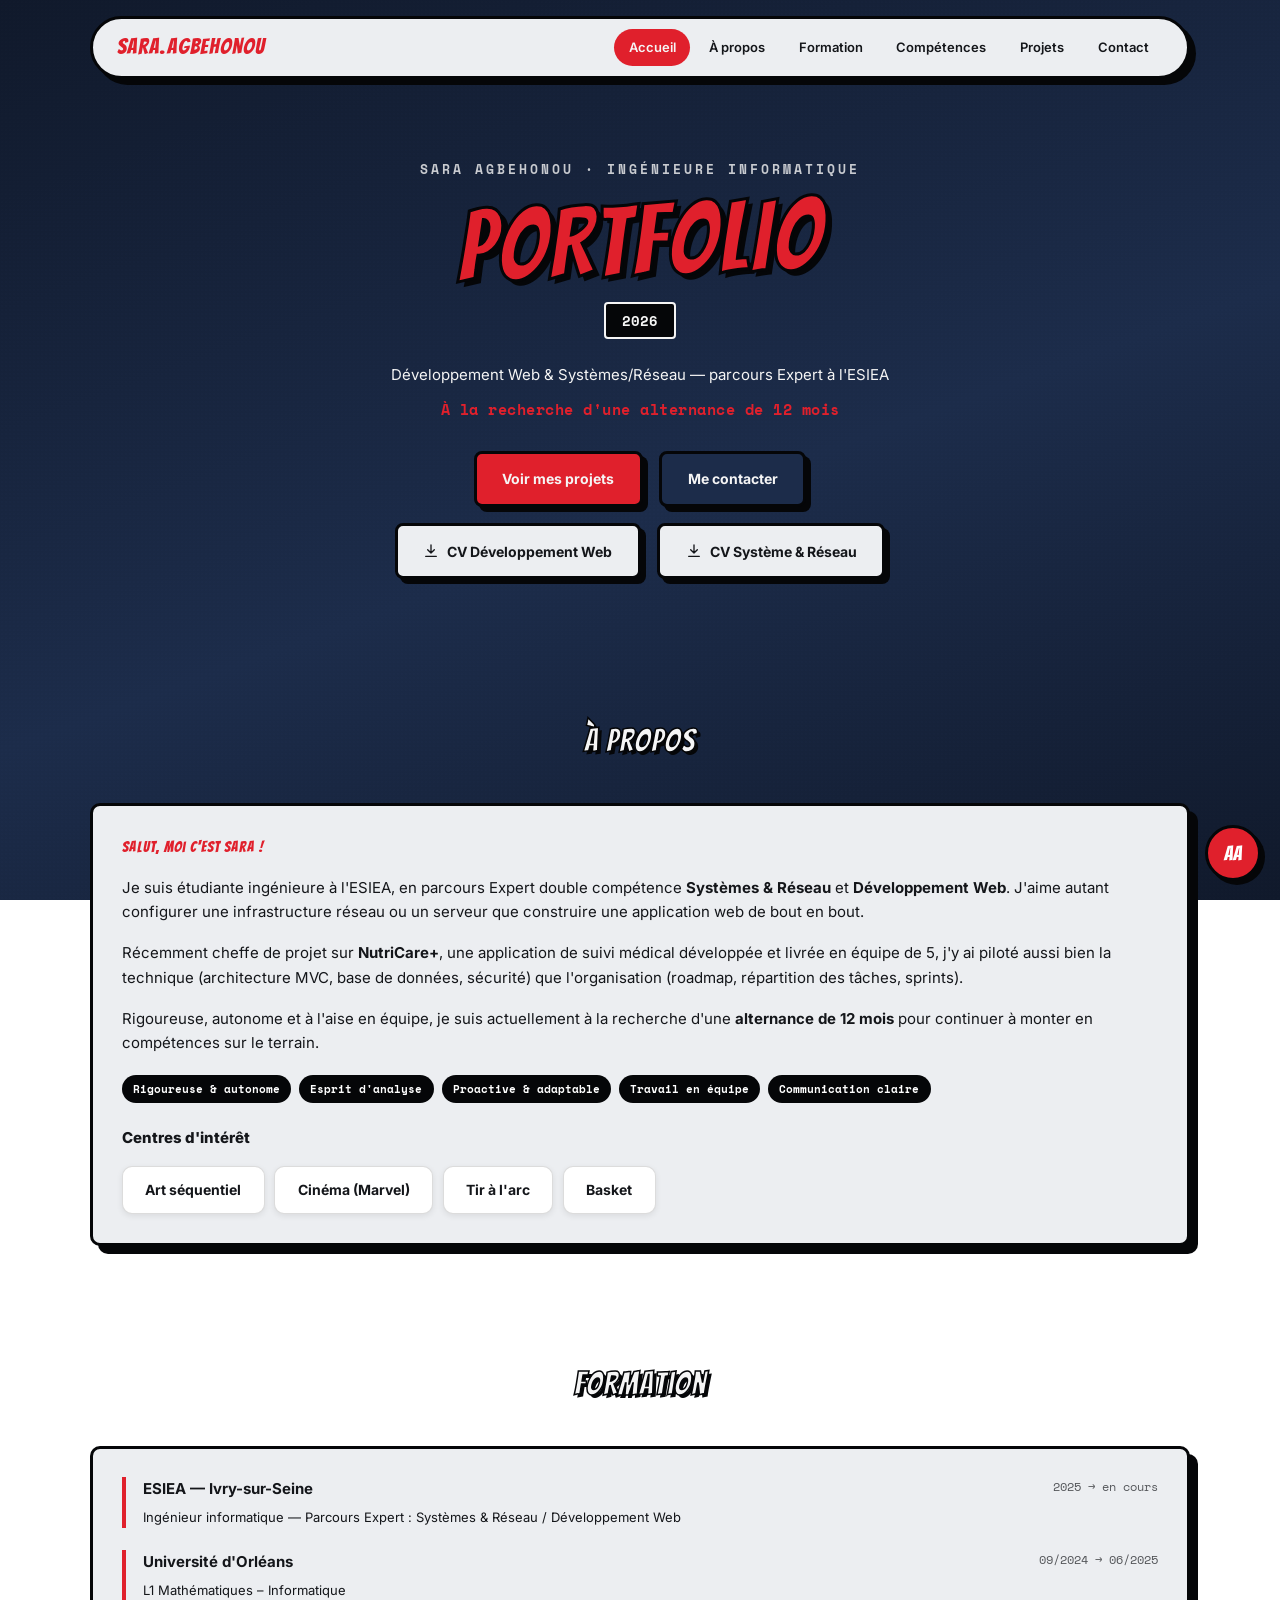
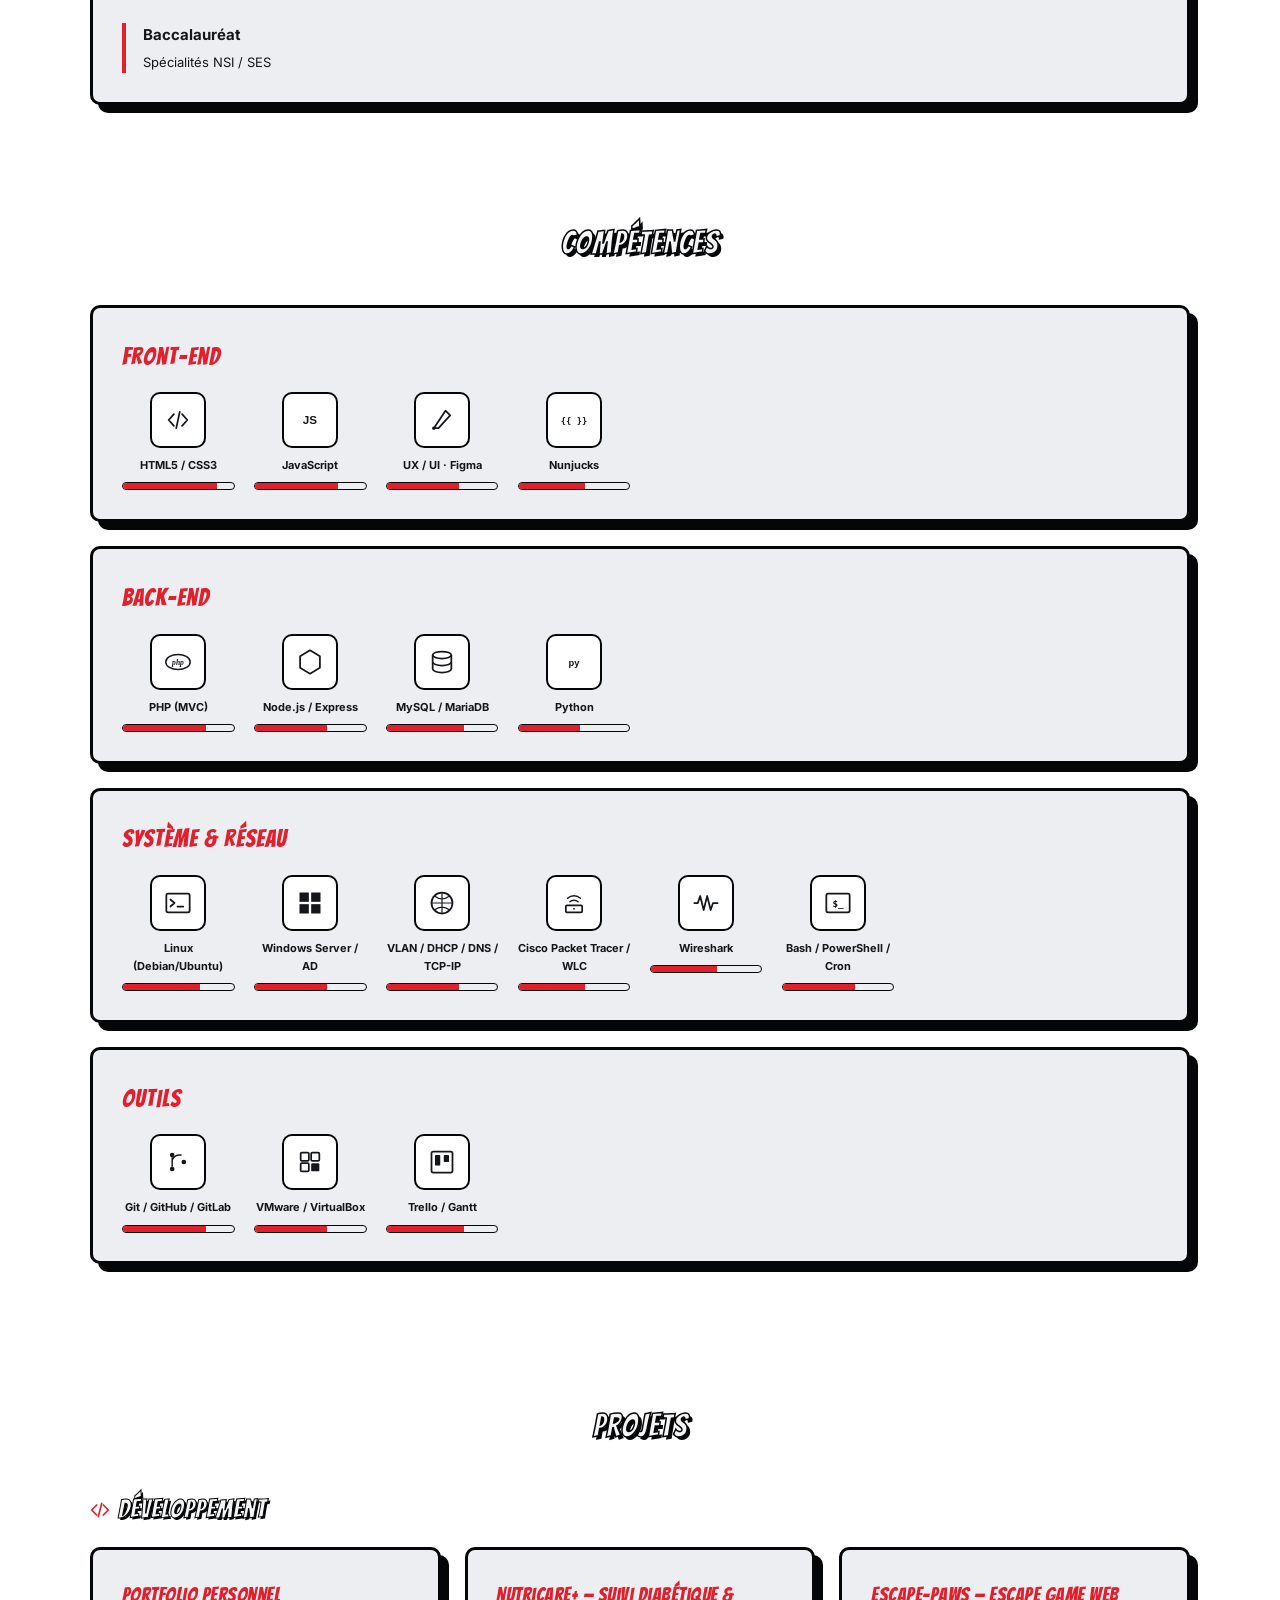
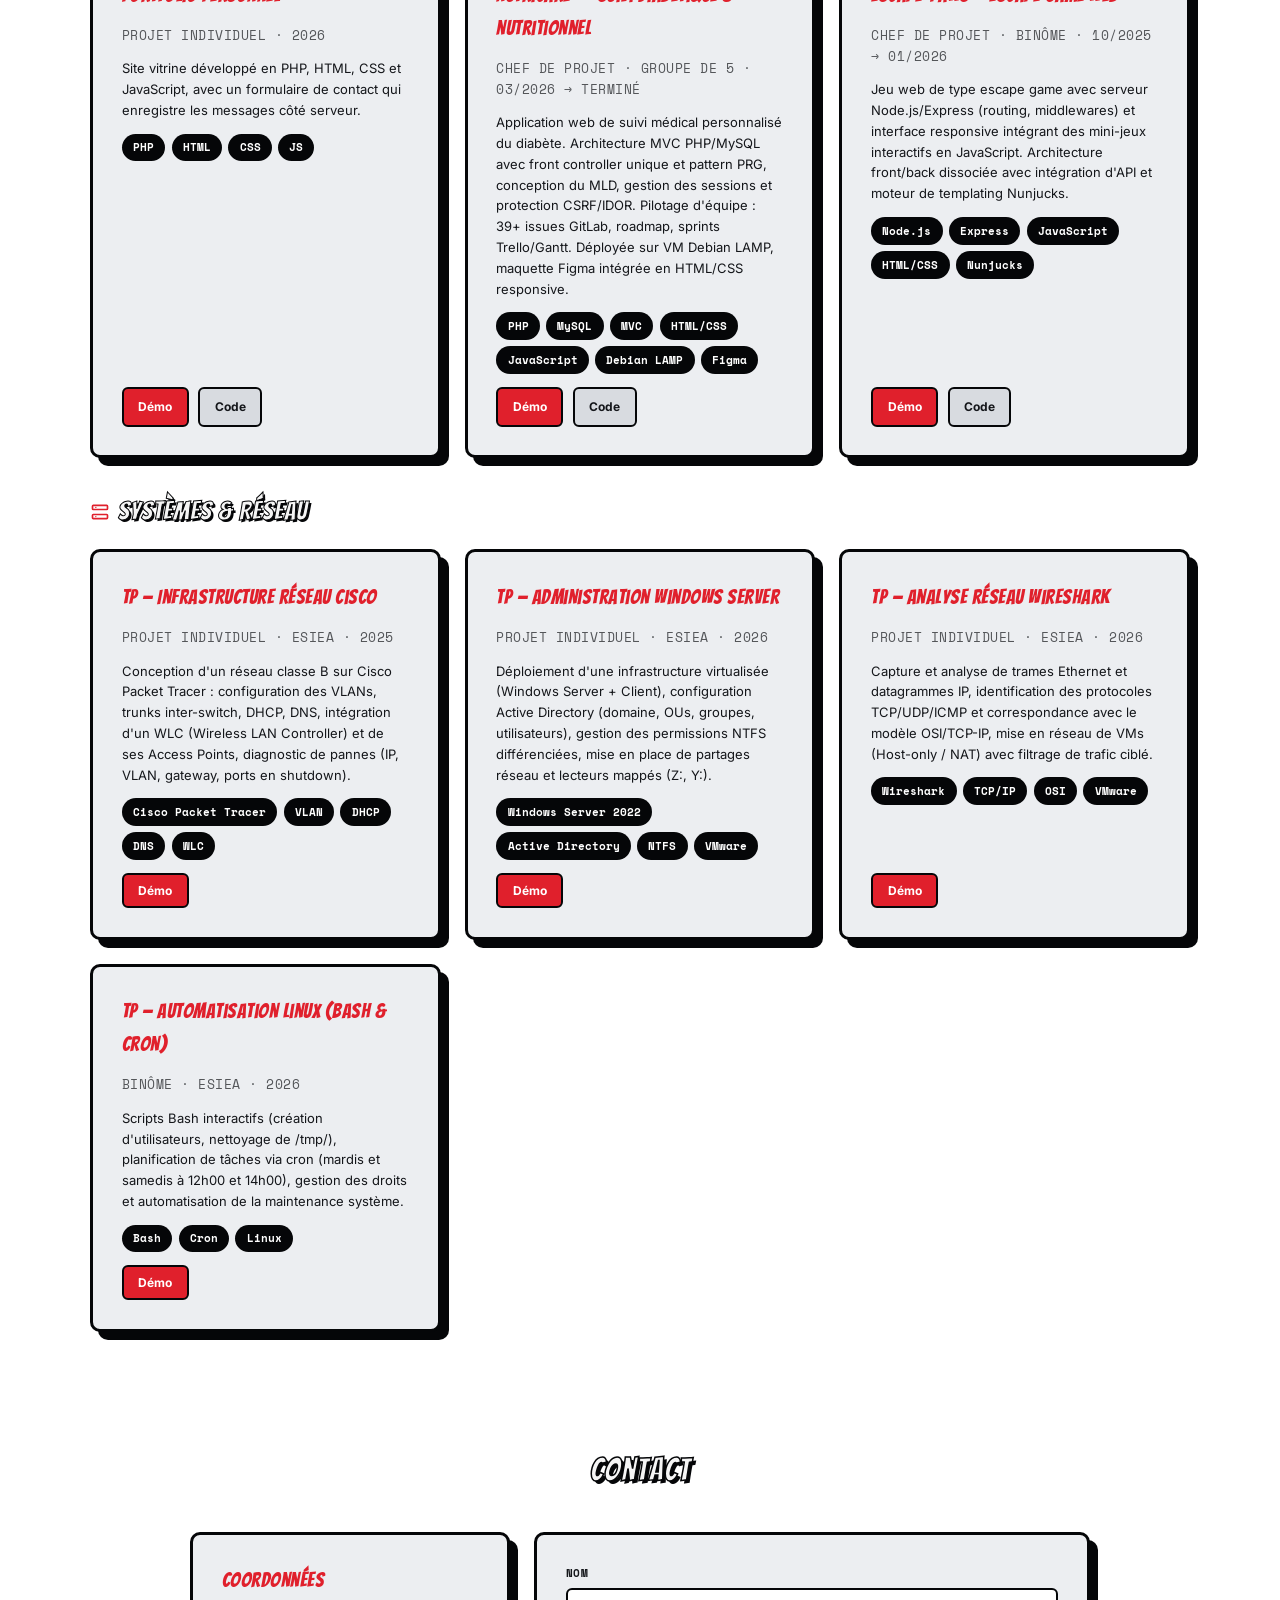
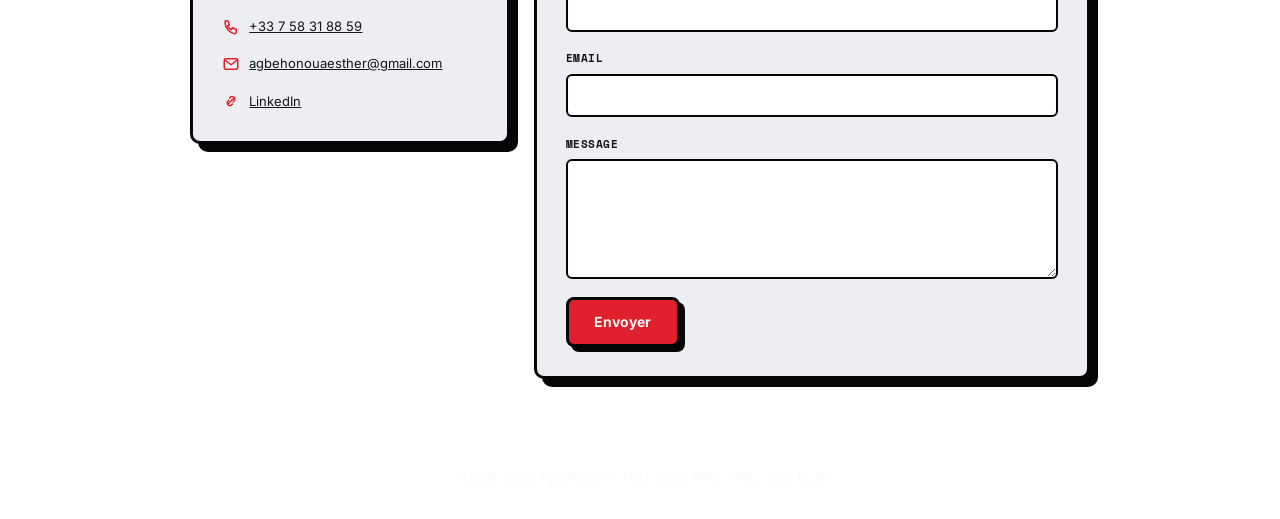
==== docs/index.html @ 5d753363 "changement de langage" ====
<!DOCTYPE html>
<html lang="fr">
<head>
    <meta charset="UTF-8">
    <meta name="viewport" content="width=device-width, initial-scale=1.0">
    <title>Sara Agbehonou — Portfolio</title>
    <!-- Applique tout de suite les préférences d'accessibilité déjà enregistrées
         (texte agrandi, police dyslexie, contraste élevé, animations réduites) en
         ajoutant les classes correspondantes sur <html> AVANT que la page ne
         s'affiche. Placé ici (tout en haut, en synchrone) plutôt que dans
         script.js pour éviter un "flash" au chargement où la page s'afficherait
         d'abord en réglages par défaut avant de sauter aux réglages sauvegardés.
         Le reste de la logique du widget (boutons, sauvegarde) est dans script.js. -->
    <script>
        (function () {
            try {
                var prefs = JSON.parse(localStorage.getItem('a11yPrefs') || '{}');
                var html = document.documentElement;
                if (prefs.textSize === 1) html.classList.add('a11y-text-lg');
                if (prefs.textSize === 2) html.classList.add('a11y-text-xl');
                if (prefs.lightMode) html.classList.add('a11y-light');
                if (prefs.dyslexic) html.classList.add('a11y-dyslexic');
                if (prefs.contrast) html.classList.add('a11y-contrast');
                if (prefs.reduceMotion) html.classList.add('a11y-reduce-motion');
            } catch (e) {
                // localStorage indisponible (navigation privée très restrictive, etc.) :
                // on ignore simplement, la page reste utilisable avec les réglages par défaut
            }
        })();
    </script>
    <!-- 3 polices Google Fonts pour le thème "comic / street-art" :
         Bangers = gros titres façon bande dessinée, Space Mono = étiquettes
         techniques (dates, méta-infos) façon plan/schéma, Inter = texte courant -->
    <link rel="preconnect" href="https://fonts.googleapis.com">
    <link href="https://fonts.googleapis.com/css2?family=Bangers&family=Space+Mono:wght@400;700&family=Inter:wght@400;500;600;700;800&display=swap" rel="stylesheet">
    <link rel="stylesheet" href="css/style.css">
</head>
<body>

    <!-- ============================== ACCESSIBILITÉ : LIEN D'ÉVITEMENT ==============================
         Premier élément focusable de la page : invisible tant qu'il n'a pas le focus clavier,
         il permet à une personne qui navigue au clavier ou avec un lecteur d'écran de sauter
         directement au contenu principal sans devoir retraverser tout le menu à chaque page. -->
    <a href="#main-content" class="skip-link">Aller au contenu principal</a>

    <!-- ============================== WIDGET D'ACCESSIBILITÉ ==============================
         Bouton flottant toujours visible (bas droite) qui ouvre un panneau de réglages :
         taille du texte, police adaptée à la dyslexie, contraste élevé, animations réduites.
         Le bouton affiche "Aa" (texte, pas d'emoji/pictogramme) : convention courante des
         widgets d'accessibilité, et ça reste lisible/recolorable dans tous les modes (y
         compris le contraste élevé, contrairement à un emoji qui garde ses propres couleurs).
         Toute la logique (ouverture/fermeture, application des réglages, sauvegarde) est
         dans script.js ; voir aussi le petit script en haut du <head> qui réapplique les
         réglages déjà enregistrés dès le chargement de la page. -->
    <div class="a11y-widget">
        <button type="button" class="a11y-toggle" id="a11y-toggle" aria-expanded="false" aria-controls="a11y-panel" aria-label="Ouvrir les options d'accessibilité">
            Aa
        </button>
        <div class="a11y-panel" id="a11y-panel" hidden>
            <div class="a11y-panel-header">
                <h2>Accessibilité</h2>
                <button type="button" class="a11y-close" id="a11y-close" aria-label="Fermer les options d'accessibilité">✕</button>
            </div>

            <p class="a11y-group-label" id="a11y-text-size-label">Taille du texte</p>
            <!-- role="group" + aria-labelledby : indique aux lecteurs d'écran que ces 3
                 boutons forment un ensemble lié au libellé "Taille du texte" juste au-dessus -->
            <div class="a11y-btn-row" role="group" aria-labelledby="a11y-text-size-label">
                <button type="button" class="a11y-btn" id="a11y-text-smaller" aria-label="Réduire la taille du texte">A−</button>
                <button type="button" class="a11y-btn" id="a11y-text-reset" aria-label="Taille de texte par défaut">A</button>
                <button type="button" class="a11y-btn" id="a11y-text-larger" aria-label="Augmenter la taille du texte">A+</button>
            </div>

            <!-- aria-pressed reflète l'état actif/inactif de chaque bascule, mis à jour par
                 script.js : un lecteur d'écran annonce alors "activé"/"désactivé" -->
            <button type="button" class="a11y-toggle-btn" id="a11y-light-toggle" aria-pressed="false">
                Mode clair
            </button>
            <button type="button" class="a11y-toggle-btn" id="a11y-dyslexic-toggle" aria-pressed="false">
                Police adaptée dyslexie
            </button>
            <button type="button" class="a11y-toggle-btn" id="a11y-contrast-toggle" aria-pressed="false">
                Contraste élevé
            </button>
            <button type="button" class="a11y-toggle-btn" id="a11y-motion-toggle" aria-pressed="false">
                Réduire les animations
            </button>

            <button type="button" class="a11y-reset-btn" id="a11y-reset">Réinitialiser les réglages</button>
        </div>
    </div>

    <!-- ============================== NAVIGATION ============================== -->
    <!-- Barre de navigation en pilule flottante, fixée en haut de page (sticky) -->
    <header class="navbar">
        <div class="container">
            <span class="logo">SARA.AGBEHONOU</span>
            <!-- Bouton "hamburger" affiché uniquement en mobile (voir CSS + script.js).
                 aria-expanded est mis à jour par script.js à chaque ouverture/fermeture pour
                 informer les lecteurs d'écran de l'état actuel du menu. -->
            <button class="nav-toggle" aria-label="Ouvrir le menu" aria-expanded="false" aria-controls="nav-links">☰</button>
            <nav class="nav-links" id="nav-links" aria-label="Navigation principale">
                <a href="#accueil">Accueil</a>
                <a href="#a-propos">À propos</a>
                <a href="#formation">Formation</a>
                <a href="#competences">Compétences</a>
                <a href="#projets">Projets</a>
                <a href="#contact">Contact</a>
            </nav>
        </div>
    </header>

    <!-- id="main-content" = cible du lien d'évitement ci-dessus. tabindex="-1" permet de lui
         donner le focus par script (clic sur le lien) sans l'ajouter à la navigation au Tab. -->
    <main id="main-content" tabindex="-1">

    <!-- ============================== HERO / ACCUEIL ============================== -->
    <section id="accueil" class="hero">
        <!-- Traits façon toile d'araignée décoratifs, en pur CSS (voir .web-field
             dans style.css) : remplacent les formes organiques de l'ancien thème
             pour évoquer l'esprit "comic/super-héros" sans image réelle.
             aria-hidden="true" : ces traits sont purement visuels. -->
        <div class="web-field" aria-hidden="true">
            <div class="web-line web-line--1"></div>
            <div class="web-line web-line--2"></div>
            <div class="web-line web-line--3"></div>
            <div class="web-line web-line--4"></div>
        </div>
        <div class="container">
            <p class="hero-eyebrow">Sara Agbehonou · Ingénieure informatique</p>
            <h1 class="hero-title">PORTFOLIO</h1>
            <span class="hero-year">2026</span>
            <p class="hero-subtitle">Développement Web &amp; Systèmes/Réseau — parcours Expert à l'ESIEA</p>
            <p class="hero-subtitle hero-subtitle--small">À la recherche d'une alternance de 12 mois</p>
            <!-- Boutons d'action principaux : ancres vers d'autres sections de la même page -->
            <div class="hero-actions">
                <a href="#projets" class="btn btn-primary">Voir mes projets</a>
                <a href="#contact" class="btn">Me contacter</a>
            </div>
            <!-- Téléchargement direct des CV en PDF (attribut "download" = pas d'ouverture dans un nouvel onglet) -->
            <div class="hero-actions hero-actions--cv">
                <a href="assets/cv/CV_Sara_Agbehonou_DevWeb.pdf" class="btn btn-cv" download>
                    <svg class="btn-icon" viewBox="0 0 24 24" width="16" height="16" aria-hidden="true"><path d="M12 3v12m0 0l-5-5m5 5l5-5M4 20h16" fill="none" stroke="currentColor" stroke-width="2" stroke-linecap="round" stroke-linejoin="round"/></svg>
                    CV Développement Web
                </a>
                <a href="assets/cv/CV_Sara_Agbehonou_SysReseau.pdf" class="btn btn-cv" download>
                    <svg class="btn-icon" viewBox="0 0 24 24" width="16" height="16" aria-hidden="true"><path d="M12 3v12m0 0l-5-5m5 5l5-5M4 20h16" fill="none" stroke="currentColor" stroke-width="2" stroke-linecap="round" stroke-linejoin="round"/></svg>
                    CV Système &amp; Réseau
                </a>
            </div>
        </div>
    </section>

    <!-- ============================== À PROPOS ============================== -->
    <section id="a-propos">
        <div class="container">
            <h2 class="section-title">À propos</h2>
            <div class="card about-grid reveal">
                <div class="about-text">
                    <p class="about-greeting">Salut, moi c'est Sara !</p>
                    <p>
                        Je suis étudiante ingénieure à l'ESIEA, en parcours Expert double compétence
                        <strong> Systèmes &amp; Réseau</strong> et <strong>Développement Web</strong>.
                        J'aime autant configurer une infrastructure réseau ou un serveur que construire
                        une application web de bout en bout.
                    </p>
                    <p>
                        Récemment cheffe de projet sur <strong>NutriCare+</strong>, une application de
                        suivi médical développée et livrée en équipe de 5, j'y ai piloté aussi bien la
                        technique (architecture MVC, base de données, sécurité) que l'organisation
                        (roadmap, répartition des tâches, sprints).
                    </p>
                    <p>
                        Rigoureuse, autonome et à l'aise en équipe, je suis actuellement à la recherche
                        d'une <strong>alternance de 12 mois</strong> pour continuer à monter en
                        compétences sur le terrain.
                    </p>
                    <!-- Liste de "soft skills" affichés comme des étiquettes (même style que les tags de projets) -->
                    <div class="about-tags">
                        <span class="tag">Rigoureuse &amp; autonome</span>
                        <span class="tag">Esprit d'analyse</span>
                        <span class="tag">Proactive &amp; adaptable</span>
                        <span class="tag">Travail en équipe</span>
                        <span class="tag">Communication claire</span>
                    </div>

                    <!-- Centres d'intérêt : étiquettes claires (fond blanc, bordure fine)
                         plutôt que les pilules noires réutilisées ailleurs, pour ce bloc précis -->
                    <p class="interests-title">Centres d'intérêt</p>
                    <div class="interest-tags">
                        <span class="interest-tag">Art séquentiel</span>
                        <span class="interest-tag">Cinéma (Marvel)</span>
                        <span class="interest-tag">Tir à l'arc</span>
                        <span class="interest-tag">Basket</span>
                    </div>
                </div>
            </div>
        </div>
    </section>

    <!-- ============================== FORMATION ============================== -->
    <!-- Frise chronologique statique (pas de boucle PHP ici, contenu écrit en dur) -->
    <section id="formation">
        <div class="container">
            <h2 class="section-title">Formation</h2>
            <div class="card reveal">
                <div class="timeline">
                    <div class="timeline-item">
                        <div class="timeline-head">
                            <strong>ESIEA — Ivry-sur-Seine</strong>
                            <span class="timeline-period">2025 → en cours</span>
                        </div>
                        <p>Ingénieur informatique — Parcours Expert : Systèmes &amp; Réseau / Développement Web</p>
                    </div>
                    <div class="timeline-item">
                        <div class="timeline-head">
                            <strong>Université d'Orléans</strong>
                            <span class="timeline-period">09/2024 → 06/2025</span>
                        </div>
                        <p>L1 Mathématiques – Informatique</p>
                    </div>
                    <div class="timeline-item">
                        <div class="timeline-head">
                            <strong>Baccalauréat</strong>
                            <span class="timeline-period"></span>
                        </div>
                        <p>Spécialités NSI / SES</p>                   </div>
                </div>
            </div>
        </div>
    </section>

    <!-- ============================== COMPÉTENCES ============================== -->
    <section id="competences">
        <div class="container">
            <h2 class="section-title">Compétences</h2>
                                        <div class="card reveal skills-category">
                    <h3 class="skills-category-title">Front-end</h3>
                    <div class="skills-grid">
                                                                            <!-- Badge carré coloré : affiche le logo déposé dans assets/img/logos/
                                 s'il existe (voir le scan en haut du fichier), sinon les initiales
                                 de la compétence en repli (jamais d'emoji). La couleur de fond du
                                 badge de repli change automatiquement selon la position grâce à
                                 :nth-child. + petite jauge de niveau arrondie sous le nom. -->
                            <div class="skill-slot">
                                                                    <span class="skill-icon skill-icon--logo">
                                        <img src="assets/img/logos/html-css.svg" alt="" width="28" height="28">
                                    </span>
                                                                <span>HTML5 / CSS3</span>
                                <div class="skill-gauge" role="progressbar" aria-valuenow="85" aria-valuemin="0" aria-valuemax="100" aria-label="Niveau en HTML5 / CSS3">
                                    <div class="skill-gauge-fill" style="width: 85%;"></div>
                                </div>
                            </div>
                                                    <!-- Badge carré coloré : affiche le logo déposé dans assets/img/logos/
                                 s'il existe (voir le scan en haut du fichier), sinon les initiales
                                 de la compétence en repli (jamais d'emoji). La couleur de fond du
                                 badge de repli change automatiquement selon la position grâce à
                                 :nth-child. + petite jauge de niveau arrondie sous le nom. -->
                            <div class="skill-slot">
                                                                    <span class="skill-icon skill-icon--logo">
                                        <img src="assets/img/logos/javascript.svg" alt="" width="28" height="28">
                                    </span>
                                                                <span>JavaScript</span>
                                <div class="skill-gauge" role="progressbar" aria-valuenow="75" aria-valuemin="0" aria-valuemax="100" aria-label="Niveau en JavaScript">
                                    <div class="skill-gauge-fill" style="width: 75%;"></div>
                                </div>
                            </div>
                                                    <!-- Badge carré coloré : affiche le logo déposé dans assets/img/logos/
                                 s'il existe (voir le scan en haut du fichier), sinon les initiales
                                 de la compétence en repli (jamais d'emoji). La couleur de fond du
                                 badge de repli change automatiquement selon la position grâce à
                                 :nth-child. + petite jauge de niveau arrondie sous le nom. -->
                            <div class="skill-slot">
                                                                    <span class="skill-icon skill-icon--logo">
                                        <img src="assets/img/logos/figma.svg" alt="" width="28" height="28">
                                    </span>
                                                                <span>UX / UI · Figma</span>
                                <div class="skill-gauge" role="progressbar" aria-valuenow="65" aria-valuemin="0" aria-valuemax="100" aria-label="Niveau en UX / UI · Figma">
                                    <div class="skill-gauge-fill" style="width: 65%;"></div>
                                </div>
                            </div>
                                                    <!-- Badge carré coloré : affiche le logo déposé dans assets/img/logos/
                                 s'il existe (voir le scan en haut du fichier), sinon les initiales
                                 de la compétence en repli (jamais d'emoji). La couleur de fond du
                                 badge de repli change automatiquement selon la position grâce à
                                 :nth-child. + petite jauge de niveau arrondie sous le nom. -->
                            <div class="skill-slot">
                                                                    <span class="skill-icon skill-icon--logo">
                                        <img src="assets/img/logos/nunjucks.svg" alt="" width="28" height="28">
                                    </span>
                                                                <span>Nunjucks</span>
                                <div class="skill-gauge" role="progressbar" aria-valuenow="60" aria-valuemin="0" aria-valuemax="100" aria-label="Niveau en Nunjucks">
                                    <div class="skill-gauge-fill" style="width: 60%;"></div>
                                </div>
                            </div>
                                            </div>
                </div>
                            <div class="card reveal skills-category">
                    <h3 class="skills-category-title">Back-end</h3>
                    <div class="skills-grid">
                                                                            <!-- Badge carré coloré : affiche le logo déposé dans assets/img/logos/
                                 s'il existe (voir le scan en haut du fichier), sinon les initiales
                                 de la compétence en repli (jamais d'emoji). La couleur de fond du
                                 badge de repli change automatiquement selon la position grâce à
                                 :nth-child. + petite jauge de niveau arrondie sous le nom. -->
                            <div class="skill-slot">
                                                                    <span class="skill-icon skill-icon--logo">
                                        <img src="assets/img/logos/php.svg" alt="" width="28" height="28">
                                    </span>
                                                                <span>PHP (MVC)</span>
                                <div class="skill-gauge" role="progressbar" aria-valuenow="75" aria-valuemin="0" aria-valuemax="100" aria-label="Niveau en PHP (MVC)">
                                    <div class="skill-gauge-fill" style="width: 75%;"></div>
                                </div>
                            </div>
                                                    <!-- Badge carré coloré : affiche le logo déposé dans assets/img/logos/
                                 s'il existe (voir le scan en haut du fichier), sinon les initiales
                                 de la compétence en repli (jamais d'emoji). La couleur de fond du
                                 badge de repli change automatiquement selon la position grâce à
                                 :nth-child. + petite jauge de niveau arrondie sous le nom. -->
                            <div class="skill-slot">
                                                                    <span class="skill-icon skill-icon--logo">
                                        <img src="assets/img/logos/nodejs.svg" alt="" width="28" height="28">
                                    </span>
                                                                <span>Node.js / Express</span>
                                <div class="skill-gauge" role="progressbar" aria-valuenow="65" aria-valuemin="0" aria-valuemax="100" aria-label="Niveau en Node.js / Express">
                                    <div class="skill-gauge-fill" style="width: 65%;"></div>
                                </div>
                            </div>
                                                    <!-- Badge carré coloré : affiche le logo déposé dans assets/img/logos/
                                 s'il existe (voir le scan en haut du fichier), sinon les initiales
                                 de la compétence en repli (jamais d'emoji). La couleur de fond du
                                 badge de repli change automatiquement selon la position grâce à
                                 :nth-child. + petite jauge de niveau arrondie sous le nom. -->
                            <div class="skill-slot">
                                                                    <span class="skill-icon skill-icon--logo">
                                        <img src="assets/img/logos/mysql.svg" alt="" width="28" height="28">
                                    </span>
                                                                <span>MySQL / MariaDB</span>
                                <div class="skill-gauge" role="progressbar" aria-valuenow="70" aria-valuemin="0" aria-valuemax="100" aria-label="Niveau en MySQL / MariaDB">
                                    <div class="skill-gauge-fill" style="width: 70%;"></div>
                                </div>
                            </div>
                                                    <!-- Badge carré coloré : affiche le logo déposé dans assets/img/logos/
                                 s'il existe (voir le scan en haut du fichier), sinon les initiales
                                 de la compétence en repli (jamais d'emoji). La couleur de fond du
                                 badge de repli change automatiquement selon la position grâce à
                                 :nth-child. + petite jauge de niveau arrondie sous le nom. -->
                            <div class="skill-slot">
                                                                    <span class="skill-icon skill-icon--logo">
                                        <img src="assets/img/logos/python.svg" alt="" width="28" height="28">
                                    </span>
                                                                <span>Python</span>
                                <div class="skill-gauge" role="progressbar" aria-valuenow="55" aria-valuemin="0" aria-valuemax="100" aria-label="Niveau en Python">
                                    <div class="skill-gauge-fill" style="width: 55%;"></div>
                                </div>
                            </div>
                                            </div>
                </div>
                            <div class="card reveal skills-category">
                    <h3 class="skills-category-title">Système &amp; Réseau</h3>
                    <div class="skills-grid">
                                                                            <!-- Badge carré coloré : affiche le logo déposé dans assets/img/logos/
                                 s'il existe (voir le scan en haut du fichier), sinon les initiales
                                 de la compétence en repli (jamais d'emoji). La couleur de fond du
                                 badge de repli change automatiquement selon la position grâce à
                                 :nth-child. + petite jauge de niveau arrondie sous le nom. -->
                            <div class="skill-slot">
                                                                    <span class="skill-icon skill-icon--logo">
                                        <img src="assets/img/logos/linux.svg" alt="" width="28" height="28">
                                    </span>
                                                                <span>Linux (Debian/Ubuntu)</span>
                                <div class="skill-gauge" role="progressbar" aria-valuenow="70" aria-valuemin="0" aria-valuemax="100" aria-label="Niveau en Linux (Debian/Ubuntu)">
                                    <div class="skill-gauge-fill" style="width: 70%;"></div>
                                </div>
                            </div>
                                                    <!-- Badge carré coloré : affiche le logo déposé dans assets/img/logos/
                                 s'il existe (voir le scan en haut du fichier), sinon les initiales
                                 de la compétence en repli (jamais d'emoji). La couleur de fond du
                                 badge de repli change automatiquement selon la position grâce à
                                 :nth-child. + petite jauge de niveau arrondie sous le nom. -->
                            <div class="skill-slot">
                                                                    <span class="skill-icon skill-icon--logo">
                                        <img src="assets/img/logos/windows-server.svg" alt="" width="28" height="28">
                                    </span>
                                                                <span>Windows Server / AD</span>
                                <div class="skill-gauge" role="progressbar" aria-valuenow="65" aria-valuemin="0" aria-valuemax="100" aria-label="Niveau en Windows Server / AD">
                                    <div class="skill-gauge-fill" style="width: 65%;"></div>
                                </div>
                            </div>
                                                    <!-- Badge carré coloré : affiche le logo déposé dans assets/img/logos/
                                 s'il existe (voir le scan en haut du fichier), sinon les initiales
                                 de la compétence en repli (jamais d'emoji). La couleur de fond du
                                 badge de repli change automatiquement selon la position grâce à
                                 :nth-child. + petite jauge de niveau arrondie sous le nom. -->
                            <div class="skill-slot">
                                                                    <span class="skill-icon skill-icon--logo">
                                        <img src="assets/img/logos/network.svg" alt="" width="28" height="28">
                                    </span>
                                                                <span>VLAN / DHCP / DNS / TCP-IP</span>
                                <div class="skill-gauge" role="progressbar" aria-valuenow="65" aria-valuemin="0" aria-valuemax="100" aria-label="Niveau en VLAN / DHCP / DNS / TCP-IP">
                                    <div class="skill-gauge-fill" style="width: 65%;"></div>
                                </div>
                            </div>
                                                    <!-- Badge carré coloré : affiche le logo déposé dans assets/img/logos/
                                 s'il existe (voir le scan en haut du fichier), sinon les initiales
                                 de la compétence en repli (jamais d'emoji). La couleur de fond du
                                 badge de repli change automatiquement selon la position grâce à
                                 :nth-child. + petite jauge de niveau arrondie sous le nom. -->
                            <div class="skill-slot">
                                                                    <span class="skill-icon skill-icon--logo">
                                        <img src="assets/img/logos/cisco.svg" alt="" width="28" height="28">
                                    </span>
                                                                <span>Cisco Packet Tracer / WLC</span>
                                <div class="skill-gauge" role="progressbar" aria-valuenow="60" aria-valuemin="0" aria-valuemax="100" aria-label="Niveau en Cisco Packet Tracer / WLC">
                                    <div class="skill-gauge-fill" style="width: 60%;"></div>
                                </div>
                            </div>
                                                    <!-- Badge carré coloré : affiche le logo déposé dans assets/img/logos/
                                 s'il existe (voir le scan en haut du fichier), sinon les initiales
                                 de la compétence en repli (jamais d'emoji). La couleur de fond du
                                 badge de repli change automatiquement selon la position grâce à
                                 :nth-child. + petite jauge de niveau arrondie sous le nom. -->
                            <div class="skill-slot">
                                                                    <span class="skill-icon skill-icon--logo">
                                        <img src="assets/img/logos/wireshark.svg" alt="" width="28" height="28">
                                    </span>
                                                                <span>Wireshark</span>
                                <div class="skill-gauge" role="progressbar" aria-valuenow="60" aria-valuemin="0" aria-valuemax="100" aria-label="Niveau en Wireshark">
                                    <div class="skill-gauge-fill" style="width: 60%;"></div>
                                </div>
                            </div>
                                                    <!-- Badge carré coloré : affiche le logo déposé dans assets/img/logos/
                                 s'il existe (voir le scan en haut du fichier), sinon les initiales
                                 de la compétence en repli (jamais d'emoji). La couleur de fond du
                                 badge de repli change automatiquement selon la position grâce à
                                 :nth-child. + petite jauge de niveau arrondie sous le nom. -->
                            <div class="skill-slot">
                                                                    <span class="skill-icon skill-icon--logo">
                                        <img src="assets/img/logos/bash.svg" alt="" width="28" height="28">
                                    </span>
                                                                <span>Bash / PowerShell / Cron</span>
                                <div class="skill-gauge" role="progressbar" aria-valuenow="65" aria-valuemin="0" aria-valuemax="100" aria-label="Niveau en Bash / PowerShell / Cron">
                                    <div class="skill-gauge-fill" style="width: 65%;"></div>
                                </div>
                            </div>
                                            </div>
                </div>
                            <div class="card reveal skills-category">
                    <h3 class="skills-category-title">Outils</h3>
                    <div class="skills-grid">
                                                                            <!-- Badge carré coloré : affiche le logo déposé dans assets/img/logos/
                                 s'il existe (voir le scan en haut du fichier), sinon les initiales
                                 de la compétence en repli (jamais d'emoji). La couleur de fond du
                                 badge de repli change automatiquement selon la position grâce à
                                 :nth-child. + petite jauge de niveau arrondie sous le nom. -->
                            <div class="skill-slot">
                                                                    <span class="skill-icon skill-icon--logo">
                                        <img src="assets/img/logos/git.svg" alt="" width="28" height="28">
                                    </span>
                                                                <span>Git / GitHub / GitLab</span>
                                <div class="skill-gauge" role="progressbar" aria-valuenow="75" aria-valuemin="0" aria-valuemax="100" aria-label="Niveau en Git / GitHub / GitLab">
                                    <div class="skill-gauge-fill" style="width: 75%;"></div>
                                </div>
                            </div>
                                                    <!-- Badge carré coloré : affiche le logo déposé dans assets/img/logos/
                                 s'il existe (voir le scan en haut du fichier), sinon les initiales
                                 de la compétence en repli (jamais d'emoji). La couleur de fond du
                                 badge de repli change automatiquement selon la position grâce à
                                 :nth-child. + petite jauge de niveau arrondie sous le nom. -->
                            <div class="skill-slot">
                                                                    <span class="skill-icon skill-icon--logo">
                                        <img src="assets/img/logos/vmware.svg" alt="" width="28" height="28">
                                    </span>
                                                                <span>VMware / VirtualBox</span>
                                <div class="skill-gauge" role="progressbar" aria-valuenow="65" aria-valuemin="0" aria-valuemax="100" aria-label="Niveau en VMware / VirtualBox">
                                    <div class="skill-gauge-fill" style="width: 65%;"></div>
                                </div>
                            </div>
                                                    <!-- Badge carré coloré : affiche le logo déposé dans assets/img/logos/
                                 s'il existe (voir le scan en haut du fichier), sinon les initiales
                                 de la compétence en repli (jamais d'emoji). La couleur de fond du
                                 badge de repli change automatiquement selon la position grâce à
                                 :nth-child. + petite jauge de niveau arrondie sous le nom. -->
                            <div class="skill-slot">
                                                                    <span class="skill-icon skill-icon--logo">
                                        <img src="assets/img/logos/trello.svg" alt="" width="28" height="28">
                                    </span>
                                                                <span>Trello / Gantt</span>
                                <div class="skill-gauge" role="progressbar" aria-valuenow="70" aria-valuemin="0" aria-valuemax="100" aria-label="Niveau en Trello / Gantt">
                                    <div class="skill-gauge-fill" style="width: 70%;"></div>
                                </div>
                            </div>
                                            </div>
                </div>
                    </div>
    </section>

    <!-- ============================== PROJETS ============================== -->
    <section id="projets">
        <div class="container">
            <h2 class="section-title">Projets</h2>

            <!-- --- Sous-section "Développement" --- -->
            <h3 class="projects-subtitle">
                <svg class="projects-subtitle-icon" viewBox="0 0 24 24" width="20" height="20" aria-hidden="true"><path d="M8 6L2 12l6 6M16 6l6 6-6 6M14 4l-4 16" fill="none" stroke="currentColor" stroke-width="2" stroke-linecap="round" stroke-linejoin="round"/></svg>
                Développement
            </h3>
            <div class="projects-grid">
                                                                            <div class="card project-card reveal">
                        <h3>Portfolio personnel</h3>
                        <p class="project-meta">Projet individuel · 2026</p>
                        <p>Site vitrine développé en PHP, HTML, CSS et JavaScript, avec un formulaire de contact qui enregistre les messages côté serveur.</p>
                        <div class="project-tags">
                                                            <span class="tag">PHP</span>
                                                            <span class="tag">HTML</span>
                                                            <span class="tag">CSS</span>
                                                            <span class="tag">JS</span>
                                                    </div>
                        <div class="project-links">
                            <!-- data-project-index correspond à l'index dans $projects : il permet au
                                 script.js de retrouver les bonnes images à afficher dans la lightbox -->
                            <button type="button" class="btn-demo" data-project-index="0">Démo</button>
                            <a href="#">Code</a>
                        </div>
                    </div>
                                                                            <div class="card project-card reveal">
                        <h3>NutriCare+ — Suivi diabétique &amp; nutritionnel</h3>
                        <p class="project-meta">Chef de projet · Groupe de 5 · 03/2026 → Terminé</p>
                        <p>Application web de suivi médical personnalisé du diabète. Architecture MVC PHP/MySQL avec front controller unique et pattern PRG, conception du MLD, gestion des sessions et protection CSRF/IDOR. Pilotage d&#039;équipe : 39+ issues GitLab, roadmap, sprints Trello/Gantt. Déployée sur VM Debian LAMP, maquette Figma intégrée en HTML/CSS responsive.</p>
                        <div class="project-tags">
                                                            <span class="tag">PHP</span>
                                                            <span class="tag">MySQL</span>
                                                            <span class="tag">MVC</span>
                                                            <span class="tag">HTML/CSS</span>
                                                            <span class="tag">JavaScript</span>
                                                            <span class="tag">Debian LAMP</span>
                                                            <span class="tag">Figma</span>
                                                    </div>
                        <div class="project-links">
                            <!-- data-project-index correspond à l'index dans $projects : il permet au
                                 script.js de retrouver les bonnes images à afficher dans la lightbox -->
                            <button type="button" class="btn-demo" data-project-index="1">Démo</button>
                            <a href="#">Code</a>
                        </div>
                    </div>
                                                                            <div class="card project-card reveal">
                        <h3>Escape-Paws — Escape Game Web</h3>
                        <p class="project-meta">Chef de projet · Binôme · 10/2025 → 01/2026</p>
                        <p>Jeu web de type escape game avec serveur Node.js/Express (routing, middlewares) et interface responsive intégrant des mini-jeux interactifs en JavaScript. Architecture front/back dissociée avec intégration d&#039;API et moteur de templating Nunjucks.</p>
                        <div class="project-tags">
                                                            <span class="tag">Node.js</span>
                                                            <span class="tag">Express</span>
                                                            <span class="tag">JavaScript</span>
                                                            <span class="tag">HTML/CSS</span>
                                                            <span class="tag">Nunjucks</span>
                                                    </div>
                        <div class="project-links">
                            <!-- data-project-index correspond à l'index dans $projects : il permet au
                                 script.js de retrouver les bonnes images à afficher dans la lightbox -->
                            <button type="button" class="btn-demo" data-project-index="2">Démo</button>
                            <a href="#">Code</a>
                        </div>
                    </div>
                                                                                                                                                                                            </div>

            <!-- --- Sous-section "Systèmes & Réseau" --- -->
            <h3 class="projects-subtitle">
                <svg class="projects-subtitle-icon" viewBox="0 0 24 24" width="20" height="20" aria-hidden="true"><rect x="3" y="4" width="18" height="5" rx="1" fill="none" stroke="currentColor" stroke-width="2"/><rect x="3" y="15" width="18" height="5" rx="1" fill="none" stroke="currentColor" stroke-width="2"/><circle cx="7" cy="6.5" r="0.8" fill="currentColor"/><circle cx="7" cy="17.5" r="0.8" fill="currentColor"/></svg>
                Systèmes &amp; Réseau
            </h3>
            <div class="projects-grid">
                                                                                                                                                                                                    <div class="card project-card reveal">
                        <h3>TP — Infrastructure réseau Cisco</h3>
                        <p class="project-meta">Projet individuel · ESIEA · 2025</p>
                        <p>Conception d&#039;un réseau classe B sur Cisco Packet Tracer : configuration des VLANs, trunks inter-switch, DHCP, DNS, intégration d&#039;un WLC (Wireless LAN Controller) et de ses Access Points, diagnostic de pannes (IP, VLAN, gateway, ports en shutdown).</p>
                        <div class="project-tags">
                                                            <span class="tag">Cisco Packet Tracer</span>
                                                            <span class="tag">VLAN</span>
                                                            <span class="tag">DHCP</span>
                                                            <span class="tag">DNS</span>
                                                            <span class="tag">WLC</span>
                                                    </div>
                        <div class="project-links">
                            <!-- Pas de bouton "Code" ici : ce sont des TP système/réseau (configurations
                                 Cisco, Windows Server...), pas des dépôts de code à consulter. -->
                            <button type="button" class="btn-demo" data-project-index="3">Démo</button>
                        </div>
                    </div>
                                                                            <div class="card project-card reveal">
                        <h3>TP — Administration Windows Server</h3>
                        <p class="project-meta">Projet individuel · ESIEA · 2026</p>
                        <p>Déploiement d&#039;une infrastructure virtualisée (Windows Server + Client), configuration Active Directory (domaine, OUs, groupes, utilisateurs), gestion des permissions NTFS différenciées, mise en place de partages réseau et lecteurs mappés (Z:, Y:).</p>
                        <div class="project-tags">
                                                            <span class="tag">Windows Server 2022</span>
                                                            <span class="tag">Active Directory</span>
                                                            <span class="tag">NTFS</span>
                                                            <span class="tag">VMware</span>
                                                    </div>
                        <div class="project-links">
                            <!-- Pas de bouton "Code" ici : ce sont des TP système/réseau (configurations
                                 Cisco, Windows Server...), pas des dépôts de code à consulter. -->
                            <button type="button" class="btn-demo" data-project-index="4">Démo</button>
                        </div>
                    </div>
                                                                            <div class="card project-card reveal">
                        <h3>TP — Analyse réseau Wireshark</h3>
                        <p class="project-meta">Projet individuel · ESIEA · 2026</p>
                        <p>Capture et analyse de trames Ethernet et datagrammes IP, identification des protocoles TCP/UDP/ICMP et correspondance avec le modèle OSI/TCP-IP, mise en réseau de VMs (Host-only / NAT) avec filtrage de trafic ciblé.</p>
                        <div class="project-tags">
                                                            <span class="tag">Wireshark</span>
                                                            <span class="tag">TCP/IP</span>
                                                            <span class="tag">OSI</span>
                                                            <span class="tag">VMware</span>
                                                    </div>
                        <div class="project-links">
                            <!-- Pas de bouton "Code" ici : ce sont des TP système/réseau (configurations
                                 Cisco, Windows Server...), pas des dépôts de code à consulter. -->
                            <button type="button" class="btn-demo" data-project-index="5">Démo</button>
                        </div>
                    </div>
                                                                            <div class="card project-card reveal">
                        <h3>TP — Automatisation Linux (Bash &amp; Cron)</h3>
                        <p class="project-meta">Binôme · ESIEA · 2026</p>
                        <p>Scripts Bash interactifs (création d&#039;utilisateurs, nettoyage de /tmp/), planification de tâches via cron (mardis et samedis à 12h00 et 14h00), gestion des droits et automatisation de la maintenance système.</p>
                        <div class="project-tags">
                                                            <span class="tag">Bash</span>
                                                            <span class="tag">Cron</span>
                                                            <span class="tag">Linux</span>
                                                    </div>
                        <div class="project-links">
                            <!-- Pas de bouton "Code" ici : ce sont des TP système/réseau (configurations
                                 Cisco, Windows Server...), pas des dépôts de code à consulter. -->
                            <button type="button" class="btn-demo" data-project-index="6">Démo</button>
                        </div>
                    </div>
                            </div>
        </div>
    </section>

    <!-- ============================== LIGHTBOX (galerie plein écran) ==============================
         Fenêtre modale cachée par défaut (attribut "hidden"). Le bouton "Démo" d'un projet
         l'ouvre via script.js et y affiche les images correspondantes une par une.
         role="dialog" + aria-modal="true" : indique aux lecteurs d'écran qu'il s'agit d'une
         fenêtre modale qui doit capter toute l'attention (voir le piège de focus dans script.js).
         aria-labelledby pointe vers le titre du projet affiché, utilisé comme "nom" de la fenêtre. -->
    <div id="lightbox" class="lightbox" role="dialog" aria-modal="true" aria-labelledby="lightbox-title" hidden>
        <div class="lightbox-panel card">
            <div class="lightbox-header">
                <span id="lightbox-title"></span>
                <button type="button" class="lightbox-close" aria-label="Fermer">✕</button>
            </div>
            <div class="lightbox-body">
                <button type="button" class="lightbox-nav lightbox-prev" aria-label="Image précédente">◀</button>
                <!-- L'attribut alt est rempli dynamiquement par script.js (titre du projet +
                     numéro d'image) car son contenu dépend de l'image actuellement affichée -->
                <img id="lightbox-image" src="" alt="">
                <!-- Message affiché si le projet n'a pas encore d'images dans son dossier -->
                <p id="lightbox-empty" class="lightbox-empty" hidden>Images à venir pour ce projet.</p>
                <button type="button" class="lightbox-nav lightbox-next" aria-label="Image suivante">▶</button>
            </div>
            <!-- aria-live="polite" : quand le texte change (ex: "2 / 5"), les lecteurs d'écran
                 l'annoncent automatiquement sans que l'utilisateur ait à redéplacer son focus -->
            <p id="lightbox-counter" class="lightbox-counter" aria-live="polite"></p>
        </div>
    </div>

    <!-- Bloc de données JSON invisible (type="application/json" = jamais exécuté ni affiché).
         PHP y écrit le titre + la liste d'images de CHAQUE projet ; script.js lit ensuite ce
         JSON avec JSON.parse() pour savoir quoi afficher dans la lightbox. C'est le "pont"
         entre les données PHP (côté serveur) et le JavaScript (côté navigateur). -->
    <script id="projects-data" type="application/json">[{"title":"Portfolio personnel","images":[]},{"title":"NutriCare+ \u2014 Suivi diab\u00e9tique & nutritionnel","images":["assets/img/projects/nutricare/connect.png","assets/img/projects/nutricare/gly.png","assets/img/projects/nutricare/mde.png","assets/img/projects/nutricare/nutr.png","assets/img/projects/nutricare/pro.png","assets/img/projects/nutricare/pro2.png","assets/img/projects/nutricare/rep.png","assets/img/projects/nutricare/sta.png","assets/img/projects/nutricare/tab.png"]},{"title":"Escape-Paws \u2014 Escape Game Web","images":["assets/img/projects/escape-paws/acceuil.png","assets/img/projects/escape-paws/bur.png","assets/img/projects/escape-paws/fec.png","assets/img/projects/escape-paws/fin.png","assets/img/projects/escape-paws/flapp.png","assets/img/projects/escape-paws/grid.gif","assets/img/projects/escape-paws/int.gif","assets/img/projects/escape-paws/intro.png","assets/img/projects/escape-paws/morp.png","assets/img/projects/escape-paws/plan.png","assets/img/projects/escape-paws/puzz.png","assets/img/projects/escape-paws/snake.png"]},{"title":"TP \u2014 Infrastructure r\u00e9seau Cisco","images":[]},{"title":"TP \u2014 Administration Windows Server","images":[]},{"title":"TP \u2014 Analyse r\u00e9seau Wireshark","images":[]},{"title":"TP \u2014 Automatisation Linux (Bash & Cron)","images":[]}]</script>

    <!-- ============================== CONTACT ============================== -->
    <section id="contact">
        <div class="container">
            <h2 class="section-title">Contact</h2>

                        
            <div class="contact-grid">
                <!-- Bloc coordonnées : affiché à gauche (voir .contact-grid en CSS).
                     Les icônes sont de petits SVG en ligne (currentColor, donc recolorables
                     par le CSS, y compris en mode contraste élevé — contrairement à des
                     emojis qui gardent toujours leurs propres couleurs) et marquées
                     aria-hidden : le texte/lien qui suit porte déjà tout le sens utile. -->
                <div class="card contact-info reveal">
                    <h3>Coordonnées</h3>
                    <ul class="contact-list">
                        <!-- str_replace supprime les espaces du numéro pour que le lien tel: fonctionne -->
                        <li>
                            <svg class="contact-icon" viewBox="0 0 24 24" width="18" height="18" aria-hidden="true"><path d="M4 4h4l2 5-2.5 1.5a11 11 0 005 5L14 13l5 2v4a2 2 0 01-2 2A16 16 0 014 6a2 2 0 012-2z" fill="none" stroke="currentColor" stroke-width="2" stroke-linejoin="round"/></svg>
                            <a href="tel:+33758318859">+33 7 58 31 88 59</a>
                        </li>
                        <li>
                            <svg class="contact-icon" viewBox="0 0 24 24" width="18" height="18" aria-hidden="true"><rect x="3" y="5" width="18" height="14" rx="2" fill="none" stroke="currentColor" stroke-width="2"/><path d="M3 6l9 7 9-7" fill="none" stroke="currentColor" stroke-width="2" stroke-linejoin="round"/></svg>
                            <a href="mailto:agbehonouaesther@gmail.com">agbehonouaesther@gmail.com</a>
                        </li>
                        <li>
                            <svg class="contact-icon" viewBox="0 0 24 24" width="18" height="18" aria-hidden="true"><path d="M9 15l6-6M10 8l1-1a3.5 3.5 0 015 5l-1 1M14 16l-1 1a3.5 3.5 0 01-5-5l1-1" fill="none" stroke="currentColor" stroke-width="2" stroke-linecap="round"/></svg>
                            <a href="https://linkedin.com/in/sara-agbehonou" target="_blank" rel="noopener">LinkedIn <span class="sr-only">(ouvre dans un nouvel onglet)</span></a>
                        </li>
                    </ul>
                </div>

                <!-- Version statique (GitHub Pages) : pas de serveur PHP ici, donc pas de
                     contact.php. Le formulaire est intercepté par docs/js/script.js qui
                     construit un lien mailto: à partir des champs remplis. L'attribut
                     action ci-dessous n'est qu'un repli si JavaScript est désactivé. -->
                <div class="card contact-panel reveal">
                    <form id="contact-form" action="mailto:agbehonouaesther@gmail.com" method="GET" novalidate>
                        <div class="form-row">
                            <label for="name">Nom</label>
                            <input type="text" id="name" name="name" required>
                        </div>
                        <div class="form-row">
                            <label for="email">Email</label>
                            <input type="email" id="email" name="email" required>
                        </div>
                        <div class="form-row">
                            <label for="message">Message</label>
                            <textarea id="message" name="message" required></textarea>
                        </div>
                        <button type="submit" class="btn btn-primary">Envoyer</button>
                    </form>
                </div>
            </div>
        </div>
    </section>

    </main>

    <footer>
        <!-- date('Y') affiche automatiquement l'année en cours, pas besoin de la changer chaque année -->
        <p>&copy; 2026 Sara Agbehonou — Fait avec PHP, HTML, CSS &amp; JS</p>
    </footer>

    <!-- Chargé en fin de body pour que le HTML soit déjà présent quand le JS s'exécute -->
    <script src="js/script.js"></script>
</body>
</html>
---- docs/css/style.css ----
/* =============================================================================
   STYLE.CSS — Portfolio de Sara Agbehonou
   Thème visuel "comic / street-art" façon affiche de super-héros : titres
   Bangers (police bande dessinée), étiquettes Space Mono (façon plan
   technique), palette rouge/marine/noir/blanc, cartes façon case de BD
   (bordure noire épaisse + ombre portée nette), traits de toile d'araignée
   décoratifs en CSS pur.
   Le fichier est organisé section par section, dans le même ordre que les
   sections HTML de porte_fo.php pour être facile à suivre.
   ============================================================================= */

/* -----------------------------------------------------------------------
   VARIABLES CSS GLOBALES (custom properties)
   Centralise toutes les couleurs et polices ici : un seul endroit à modifier
   si on veut ajuster la palette du thème.
   ----------------------------------------------------------------------- */
:root {
  --red: #e0202c;       /* Rouge principal (titres, boutons, accents) */
  --red-dark: #a11420;  /* Rouge foncé (survols, ombres de boutons rouges) */
  --navy: #10192b;      /* Bleu marine très sombre (fond de page) */
  --navy-light: #1c2c4a; /* Bleu marine plus clair (dégradé de fond, accents) */
  --black: #050608;     /* Noir quasi pur (bordures "BD", texte fort) */
  --white: #f5f5f5;     /* Blanc cassé (texte sur fond sombre) */
  --paper: #eceef1;     /* Fond "papier" des cartes (blanc légèrement froid) */
  --paper-dark: #d8dbe0; /* Fond papier légèrement plus soutenu (survols) */
  --ink: #14161a;       /* Texte principal sur les cartes claires */

  --font-display: "Bangers", cursive;     /* Gros titres façon bande dessinée */
  --font-mono: "Space Mono", monospace;   /* Étiquettes techniques (dates, tags, badges) */
  --font-body: "Inter", sans-serif;       /* Texte courant, boutons, formulaire */
}

/* -----------------------------------------------------------------------
   RESET DE BASE
   ----------------------------------------------------------------------- */
* {
  box-sizing: border-box;
  margin: 0;
  padding: 0;
}

html {
  scroll-behavior: smooth; /* Défilement doux vers les ancres #section du menu */
}

body {
  position: relative; /* Nécessaire pour que le grain ::before ci-dessous s'y positionne */
  font-family: var(--font-body);
  font-size: 0.9375rem;
  line-height: 1.65;
  color: var(--white);
  /* Dégradé de fond marine sombre, façon nuit urbaine */
  background: linear-gradient(160deg, var(--navy) 0%, var(--navy-light) 55%, var(--navy) 100%);
  background-attachment: fixed;
  min-height: 100vh;
  overflow-x: hidden; /* Empêche les traits décoratifs de créer une barre de défilement horizontale */
}

/* Léger effet demi-teinte (halftone) façon impression BD, très discret, pour
   casser les aplats de couleur sans nuire à la lisibilité. */
body::before {
  content: "";
  position: fixed;
  inset: 0;
  background-image: radial-gradient(rgba(255, 255, 255, 0.5) 1px, transparent 1px);
  background-size: 4px 4px;
  opacity: 0.05;
  mix-blend-mode: overlay;
  pointer-events: none;
  z-index: 0;
}

img {
  max-width: 100%;
}

a {
  color: inherit;
  text-decoration: none;
}

ul {
  list-style: none;
}

/* =============================================================================
   ACCESSIBILITÉ — utilitaires communs
   ============================================================================= */

/* Masque visuellement un élément tout en le gardant lisible par les lecteurs
   d'écran (contrairement à display:none ou visibility:hidden, qui le
   masquent aussi pour les technologies d'assistance). Utilisé par exemple
   pour préciser qu'un lien ouvre un nouvel onglet. */
.sr-only {
  position: absolute;
  width: 1px;
  height: 1px;
  padding: 0;
  margin: -1px;
  overflow: hidden;
  clip: rect(0, 0, 0, 0);
  white-space: nowrap;
  border: 0;
}

/* Lien d'évitement ("Aller au contenu principal") : cet élément existe dans
   le DOM et est bien focusable au clavier, mais reste hors écran tant qu'il
   n'a pas le focus. Dès qu'un utilisateur clavier appuie sur Tab en arrivant
   sur la page, il redevient visible en haut à gauche pour lui permettre de
   sauter directement au contenu sans traverser tout le menu. */
.skip-link {
  position: absolute;
  top: -100px;
  left: 1rem;
  z-index: 1000;
  background: var(--white);
  color: var(--ink);
  font-family: var(--font-body);
  font-weight: 700;
  padding: 0.8rem 1.2rem;
  border-radius: 6px;
  border: 3px solid var(--black);
  transition: top 0.2s ease;
}

.skip-link:focus {
  top: 1rem;
}

/* Contour de focus visible, cohérent sur tous les éléments interactifs du
   site. :focus-visible (plutôt que :focus) affiche ce contour uniquement
   pour la navigation clavier, pas au clic à la souris, pour rester discret
   tout en restant pleinement utilisable au clavier. */
a:focus-visible,
button:focus-visible,
input:focus-visible,
textarea:focus-visible,
[tabindex]:focus-visible {
  outline: 3px solid var(--red);
  outline-offset: 3px;
}

/* -----------------------------------------------------------------------
   RÉDUCTION DES ANIMATIONS
   Certain·es utilisateur·rices (troubles vestibulaires, migraines...) activent
   ce réglage système pour limiter les animations. On respecte ce choix en
   coupant les animations/transitions décoratives, sans rien retirer au
   contenu ni à la navigation. Voir aussi script.js qui vérifie la même
   préférence avant de lancer l'animation d'apparition au scroll. */
@media (prefers-reduced-motion: reduce) {
  html {
    scroll-behavior: auto;
  }

  *,
  *::before,
  *::after {
    animation-duration: 0.001ms !important;
    animation-iteration-count: 1 !important;
    transition-duration: 0.001ms !important;
  }
}

.container {
  width: min(1100px, 92%);
  margin: 0 auto;
  position: relative;
  z-index: 1; /* Passe au-dessus du grain de fond (body::before) */
}

/* =============================================================================
   CARTE — façon case de bande dessinée : fond papier clair, bordure noire
   épaisse, ombre portée nette (pas de flou) façon impression décalée.
   Réutilisée pour à peu près tous les blocs de contenu du site.
   ============================================================================= */
.card {
  background: var(--paper);
  color: var(--ink);
  border: 3px solid var(--black);
  border-radius: 10px;
  padding: 1.8rem;
  box-shadow: 8px 8px 0 var(--black);
}

/* =============================================================================
   BOUTONS — façon bouton d'affiche BD : bordure noire épaisse, ombre nette,
   effet "pressé" au clic (le bouton se déplace dans son ombre).
   ============================================================================= */
.btn {
  display: inline-flex;
  align-items: center;
  gap: 0.5rem;
  font-family: var(--font-body);
  font-weight: 700;
  font-size: 0.875rem;
  color: var(--white);
  background: var(--navy-light);
  border: 3px solid var(--black);
  border-radius: 8px;
  padding: 0.85rem 1.6rem;
  cursor: pointer;
  box-shadow: 5px 5px 0 var(--black);
  transition: transform 0.1s ease, box-shadow 0.1s ease, background 0.15s ease;
}

.btn:hover {
  background: var(--navy);
}

.btn:active {
  transform: translate(4px, 4px);
  box-shadow: 1px 1px 0 var(--black);
}

.btn-primary {
  background: var(--red);
}

.btn-primary:hover {
  background: var(--red-dark);
}

.btn-icon {
  flex-shrink: 0;
}

/* =============================================================================
   NAVBAR — pilule blanche flottante, sticky en haut de page
   ============================================================================= */
.navbar {
  position: sticky;
  top: 1rem;
  z-index: 100;
}

.navbar .container {
  display: flex;
  align-items: center;
  justify-content: space-between;
  background: var(--paper);
  color: var(--ink);
  border: 3px solid var(--black);
  border-radius: 999px;
  padding: 0.6rem 1.5rem;
  box-shadow: 6px 6px 0 var(--black);
}

.logo {
  font-family: var(--font-display);
  font-size: 1.375rem;
  letter-spacing: 1px;
  color: var(--red);
}

.nav-links {
  display: flex;
  gap: 0.3rem;
}

.nav-links a {
  display: block;
  padding: 0.5rem 0.9rem;
  border-radius: 999px;
  font-family: var(--font-body);
  font-weight: 600;
  font-size: 0.8125rem;
  color: var(--ink);
  transition: background 0.15s ease, color 0.15s ease;
}

/* .active est ajoutée/retirée dynamiquement par script.js selon la section
   actuellement visible à l'écran (IntersectionObserver, voir script.js) */
.nav-links a:hover,
.nav-links a.active {
  background: var(--red);
  color: var(--white);
}

/* Bouton "hamburger" (☰), caché par défaut, affiché en mobile (media query en fin de fichier) */
.nav-toggle {
  display: none;
  background: var(--navy);
  border: none;
  border-radius: 999px;
  color: var(--white);
  font-size: 1rem;
  width: 36px;
  height: 36px;
  cursor: pointer;
}

/* =============================================================================
   HERO — section d'accueil
   ============================================================================= */
.hero {
  position: relative;
  padding: 6rem 0 5rem;
  text-align: center;
  overflow: hidden;
}

/* -----------------------------------------------------------------------
   TRAITS DE TOILE D'ARAIGNÉE DÉCORATIFS
   Remplacent les formes organiques de l'ancien thème : de simples traits
   fins (des <div> très plats, tournés grâce à "rotate") qui rayonnent
   depuis un coin, façon fils de toile, en pur CSS.
   ----------------------------------------------------------------------- */
.web-field {
  position: absolute;
  inset: 0;
  pointer-events: none;
  overflow: hidden;
  z-index: 0;
}

.web-line {
  position: absolute;
  top: -10%;
  right: -10%;
  width: 160%;
  height: 1px;
  background: rgba(245, 245, 245, 0.18);
  transform-origin: 100% 0%;
}

.web-line--1 {
  transform: rotate(100deg);
}
.web-line--2 {
  transform: rotate(120deg);
}
.web-line--3 {
  transform: rotate(140deg);
}
.web-line--4 {
  transform: rotate(160deg);
}

/* Petite ligne au-dessus du grand titre : nom + rôle, façon "cartouche" d'affiche */
.hero-eyebrow {
  font-family: var(--font-mono);
  font-weight: 700;
  font-size: 0.8125rem;
  letter-spacing: 3px;
  text-transform: uppercase;
  color: var(--white);
  opacity: 0.8;
  margin-bottom: 1rem;
  position: relative;
  z-index: 1;
}

/* Grand titre façon logo de comic : rouge, contour noir épais, lettres
   espacées et légèrement inclinées pour un effet plus dynamique */
.hero-title {
  font-family: var(--font-display);
  font-weight: 400;
  font-size: clamp(3.375rem, 9vw, 6.25rem);
  line-height: 0.9;
  letter-spacing: 2px;
  color: var(--red);
  -webkit-text-stroke: 3px var(--black);
  text-shadow: 5px 5px 0 var(--black);
  transform: rotate(-2deg);
  margin-bottom: 1rem;
  position: relative;
  z-index: 1;
}

/* Petit badge "2026" façon étiquette technique, sous le grand titre */
.hero-year {
  display: inline-block;
  font-family: var(--font-mono);
  font-weight: 700;
  font-size: 0.875rem;
  background: var(--black);
  color: var(--white);
  border: 2px solid var(--white);
  padding: 0.3rem 1rem;
  border-radius: 4px;
  margin-bottom: 1.5rem;
  position: relative;
  z-index: 1;
}

.hero-subtitle {
  font-size: 0.9375rem;
  color: var(--white);
  max-width: 560px;
  margin: 0 auto 0.6rem;
  position: relative;
  z-index: 1;
}

/* Sous-titre secondaire (mention "recherche d'alternance") */
.hero-subtitle--small {
  font-family: var(--font-mono);
  font-weight: 700;
  font-size: 0.9375rem;
  letter-spacing: 0.5px;
  color: var(--red);
  margin-bottom: 1.8rem;
}

.hero-actions {
  display: flex;
  gap: 1rem;
  justify-content: center;
  flex-wrap: wrap;
  position: relative;
  z-index: 1;
}

.hero-actions--cv {
  margin-top: 1rem;
}

.btn-cv {
  background: var(--paper);
  color: var(--ink);
}

.btn-cv:hover {
  background: var(--paper-dark);
}

/* =============================================================================
   SECTIONS GÉNÉRIQUES
   ============================================================================= */
section {
  padding: 3.5rem 0;
  position: relative;
  z-index: 1;
}

.section-title {
  font-family: var(--font-display);
  font-weight: 400;
  font-size: 2rem;
  letter-spacing: 1px;
  text-align: center;
  color: var(--white);
  -webkit-text-stroke: 1.5px var(--black);
  text-shadow: 3px 3px 0 var(--black);
  margin-bottom: 2.2rem;
}

/* =============================================================================
   SECTION "À PROPOS"
   ============================================================================= */
.about-grid {
  display: block;
}

.about-text p {
  margin-bottom: 1rem;
  font-size: 0.9375rem;
}

/* Grande salutation, en rouge façon titre de comic secondaire */
.about-greeting {
  font-family: var(--font-display);
  font-weight: 400;
  font-size: 1.75rem;
  letter-spacing: 1px;
  color: var(--red);
  margin-bottom: 0.8rem;
}

/* Étiquettes de "soft skills", pilules façon tag technique */
.about-tags {
  display: flex;
  gap: 0.5rem;
  flex-wrap: wrap;
  margin-top: 1.2rem;
}

/* -----------------------------------------------------------------------
   CENTRES D'INTÉRÊT — titre en gras façon "Mes Passions" (référence visuelle
   fournie), et étiquettes claires (fond blanc, bordure fine, ombre douce)
   plutôt que les pilules noires réutilisées ailleurs sur le site.
   ----------------------------------------------------------------------- */
.interests-title {
  font-family: var(--font-body);
  font-weight: 800;
  font-size: 1.375rem;
  color: var(--ink);
  margin-top: 1.4rem;
  margin-bottom: 0.8rem;
}

.interest-tags {
  display: flex;
  gap: 0.6rem;
  flex-wrap: wrap;
}

.interest-tag {
  background: #ffffff;
  color: var(--ink);
  font-family: var(--font-body);
  font-weight: 700;
  font-size: 0.875rem;
  padding: 0.7rem 1.4rem;
  border-radius: 10px;
  border: 1.5px solid rgba(20, 22, 26, 0.15);
  box-shadow: 0 2px 6px rgba(0, 0, 0, 0.08);
}

/* =============================================================================
   TIMELINE (utilisée pour la section "Formation")
   ============================================================================= */
.timeline {
  display: flex;
  flex-direction: column;
  gap: 1.4rem;
}

.timeline-item {
  border-left: 4px solid var(--red);
  padding-left: 1.1rem;
}

.timeline-head {
  display: flex;
  flex-wrap: wrap;
  justify-content: space-between;
  gap: 0.5rem;
  margin-bottom: 0.3rem;
  font-size: 0.9375rem;
}

.timeline-period {
  font-family: var(--font-mono);
  color: var(--ink);
  opacity: 0.7;
  font-size: 0.75rem;
}

.timeline-item p {
  font-size: 0.8125rem;
  line-height: 1.6;
}

/* =============================================================================
   SECTION "COMPÉTENCES"
   ============================================================================= */
.skills-category {
  margin-bottom: 1.5rem;
}

.skills-category-title {
  font-family: var(--font-display);
  font-weight: 400;
  font-size: 1.5rem;
  letter-spacing: 1px;
  color: var(--red);
  margin-bottom: 1rem;
}

.skills-grid {
  display: grid;
  grid-template-columns: repeat(auto-fill, minmax(110px, 1fr));
  gap: 1.2rem;
}

.skill-slot {
  display: flex;
  flex-direction: column;
  align-items: center;
  gap: 0.5rem;
  text-align: center;
}

/* Badge carré : affiche soit le logo fourni (assets/img/logos/<slug>.*),
   soit des initiales de repli sur fond noir (voir la logique PHP en haut de
   porte_fo.php). Jamais d'emoji : les couleurs restent donc entièrement
   maîtrisées par ce CSS, y compris en mode contraste élevé plus bas. */
.skill-icon {
  width: 56px;
  height: 56px;
  border-radius: 10px;
  display: flex;
  align-items: center;
  justify-content: center;
  font-family: var(--font-mono);
  font-weight: 700;
  font-size: 0.9375rem;
  background: var(--black);
  color: var(--white);
  border: 2px solid var(--black);
}

/* Logo image fourni : fond blanc pour que les logos avec fond transparent
   restent lisibles quelle que soit leur couleur dominante */
.skill-icon--logo {
  background: #ffffff;
}

.skill-icon--logo img {
  max-width: 28px;
  max-height: 28px;
  object-fit: contain;
}

.skill-icon + span {
  font-size: 0.6875rem;
  font-weight: 700;
  /* --ink (texte sombre), pas --white : ce nom de compétence est affiché à
     l'intérieur d'une .card à fond clair, pas sur le fond marine de la page */
  color: var(--ink);
}

/* -----------------------------------------------------------------------
   JAUGE DE NIVEAU — petite barre sous le nom de la compétence. Fond clair
   fixe + remplissage rouge : contrairement à l'ancienne version avec des
   couleurs de remplissage variables selon la position, cette version reste
   lisible dans tous les modes (y compris contraste élevé) sans exception à
   gérer au cas par cas.
   ----------------------------------------------------------------------- */
.skill-gauge {
  width: 100%;
  height: 8px;
  background: var(--paper);
  border: 1px solid var(--black);
  border-radius: 999px;
  overflow: hidden; /* Garde le remplissage à l'intérieur des coins arrondis même à 100% */
}

.skill-gauge-fill {
  height: 100%;
  background: var(--red);
}

/* =============================================================================
   SECTION "PROJETS"
   ============================================================================= */
.projects-subtitle {
  display: flex;
  align-items: center;
  gap: 0.5rem;
  font-family: var(--font-display);
  font-weight: 400;
  font-size: 1.625rem;
  letter-spacing: 1px;
  color: var(--white);
  -webkit-text-stroke: 1px var(--black);
  text-shadow: 2px 2px 0 var(--black);
  margin: 2rem 0 1rem;
}

.projects-subtitle:first-of-type {
  margin-top: 0;
}

.projects-subtitle-icon {
  flex-shrink: 0;
  color: var(--red);
}

.projects-grid {
  display: grid;
  grid-template-columns: repeat(auto-fit, minmax(260px, 1fr));
  gap: 1.5rem;
}

.project-meta {
  font-family: var(--font-mono);
  font-size: 0.6875rem;
  color: var(--ink);
  opacity: 0.7;
  text-transform: uppercase;
  letter-spacing: 0.5px;
}

.project-card {
  display: flex;
  flex-direction: column;
  gap: 0.8rem;
  transition: transform 0.15s ease;
}

.project-card:hover {
  transform: translate(-2px, -2px);
}

.project-card h3 {
  font-family: var(--font-display);
  font-weight: 400;
  font-size: 1.25rem;
  letter-spacing: 0.5px;
  color: var(--red);
}

.project-card p {
  font-size: 0.8125rem;
  line-height: 1.6;
}

.project-tags {
  display: flex;
  gap: 0.4rem;
  flex-wrap: wrap;
}

/* Étiquette générique, pilule façon tag technique (tags de projets ET soft skills dans "À propos") */
.tag {
  font-family: var(--font-mono);
  font-size: 0.6875rem;
  font-weight: 700;
  background: var(--black);
  color: #fff;
  padding: 0.3rem 0.7rem;
  border-radius: 999px;
}

.project-links {
  display: flex;
  gap: 0.6rem;
  margin-top: auto; /* Pousse les boutons en bas de la carte même si les cartes ont des hauteurs différentes */
}

.project-links a {
  font-size: 0.75rem;
  font-weight: 700;
  padding: 0.5rem 0.9rem;
  background: var(--paper-dark);
  border: 2px solid var(--black);
  border-radius: 6px;
  color: var(--ink);
}

.project-links a:hover {
  background: var(--red);
  color: #fff;
  border-color: var(--black);
}

/* Bouton "Démo" : un <button>, pas un <a>, car il ouvre la lightbox en JS
   plutôt que de naviguer vers une autre page (voir script.js) */
.btn-demo {
  font-family: var(--font-body);
  font-size: 0.75rem;
  font-weight: 700;
  padding: 0.5rem 0.9rem;
  background: var(--red);
  color: #fff;
  border: 2px solid var(--black);
  border-radius: 6px;
  cursor: pointer;
}

.btn-demo:hover {
  background: var(--red-dark);
}

/* =============================================================================
   LIGHTBOX — galerie plein écran des captures d'écran d'un projet
   ============================================================================= */
.lightbox {
  position: fixed;
  inset: 0;
  z-index: 200;
  background: rgba(5, 6, 8, 0.9);
  display: flex;
  align-items: center;
  justify-content: center;
  padding: 1.5rem;
}

.lightbox[hidden] {
  display: none;
}

.lightbox-panel {
  width: min(700px, 100%);
  max-height: 90vh;
  display: flex;
  flex-direction: column;
  gap: 1rem;
}

.lightbox-header {
  display: flex;
  align-items: center;
  justify-content: space-between;
  font-family: var(--font-display);
  font-size: 1.0625rem;
  color: var(--red);
}

.lightbox-close {
  font-family: var(--font-body);
  font-weight: 700;
  background: var(--black);
  color: #fff;
  border: 2px solid var(--black);
  border-radius: 50%;
  cursor: pointer;
  width: 32px;
  height: 32px;
}

.lightbox-body {
  display: flex;
  align-items: center;
  gap: 0.8rem;
  min-height: 200px;
}

.lightbox-body img {
  width: 100%;
  max-height: 60vh;
  object-fit: contain;
  border: 2px solid var(--black);
  border-radius: 8px;
  background: #000;
}

.lightbox-body img[hidden] {
  display: none;
}

.lightbox-empty {
  flex: 1;
  text-align: center;
  font-size: 0.9375rem;
  line-height: 1.8;
}

.lightbox-nav {
  flex-shrink: 0;
  font-family: var(--font-body);
  font-size: 1rem;
  background: var(--paper);
  color: var(--ink);
  border: 2px solid var(--black);
  border-radius: 50%;
  width: 40px;
  height: 40px;
  cursor: pointer;
}

.lightbox-nav:hover {
  background: var(--red);
  color: #fff;
}

.lightbox-nav[hidden] {
  visibility: hidden;
}

.lightbox-counter {
  text-align: center;
  font-family: var(--font-mono);
  font-size: 0.75rem;
  /* --ink, pas --white : ce compteur est à l'intérieur de .lightbox-panel.card
     (fond clair), pas sur le fond sombre de l'overlay derrière la fenêtre */
  color: var(--ink);
}

/* =============================================================================
   SECTION "CONTACT"
   ============================================================================= */
.contact-grid {
  display: grid;
  grid-template-columns: minmax(220px, 320px) 1fr;
  gap: 1.5rem;
  max-width: 900px;
  margin: 0 auto;
  align-items: start;
}

.contact-info h3 {
  font-family: var(--font-display);
  font-weight: 400;
  font-size: 1.25rem;
  letter-spacing: 0.5px;
  margin-bottom: 1.2rem;
  color: var(--red);
}

.contact-list {
  display: flex;
  flex-direction: column;
  gap: 1rem;
  font-size: 0.8125rem;
}

.contact-list li {
  display: flex;
  align-items: center;
  gap: 0.6rem;
}

.contact-icon {
  flex-shrink: 0;
  color: var(--red);
}

.contact-list a {
  text-decoration: underline;
}

.contact-panel {
  margin: 0;
}

@media (max-width: 720px) {
  .contact-grid {
    grid-template-columns: 1fr;
  }
}

.form-row {
  margin-bottom: 1.1rem;
  display: flex;
  flex-direction: column;
  gap: 0.4rem;
}

label {
  font-family: var(--font-mono);
  font-size: 0.6875rem;
  font-weight: 700;
  color: var(--ink);
  text-transform: uppercase;
  letter-spacing: 0.5px;
}

input,
textarea {
  font-family: var(--font-body);
  font-size: 0.875rem;
  padding: 0.7rem 1rem;
  background: #fff;
  color: var(--ink);
  border: 2px solid var(--black);
  border-radius: 6px;
}

input:focus,
textarea:focus {
  /* Pas de outline:none ici : on garde le contour de focus visible défini
     plus haut par la règle globale ":focus-visible" (indispensable pour la
     navigation clavier). On ajoute juste le changement de couleur de bordure
     comme indice visuel supplémentaire. */
  border-color: var(--red);
}

textarea {
  resize: vertical;
  min-height: 120px;
}

.flash-message {
  max-width: 600px;
  margin: 0 auto 1.5rem;
  padding: 1rem;
  text-align: center;
  font-size: 0.8125rem;
  font-weight: 700;
  border: 3px solid var(--black);
  border-radius: 8px;
}

.flash-message.success {
  background: #2e7d32;
  color: #fff;
}

.flash-message.error {
  background: var(--red-dark);
  color: #fff;
}

/* =============================================================================
   FOOTER
   ============================================================================= */
footer {
  text-align: center;
  padding: 2rem 0;
  font-family: var(--font-mono);
  font-size: 0.75rem;
  color: var(--white);
  opacity: 0.6;
  position: relative;
  z-index: 1;
}

/* =============================================================================
   RESPONSIVE — adaptation mobile (écrans <= 720px de large)
   ============================================================================= */
@media (max-width: 720px) {
  .nav-toggle {
    display: block;
  }

  .nav-links {
    position: absolute;
    top: calc(100% + 0.6rem);
    left: 0;
    right: 0;
    background: var(--paper);
    border: 3px solid var(--black);
    border-radius: 16px;
    flex-direction: column;
    padding: 1rem;
    display: none;
    box-shadow: 6px 6px 0 var(--black);
  }

  .nav-links.open {
    display: flex;
  }
}

/* =============================================================================
   WIDGET D'ACCESSIBILITÉ
   Bouton flottant (bas droite) qui ouvre un petit panneau de réglages. Toute
   la logique d'ouverture/fermeture et d'application des réglages est dans
   script.js ; ici on ne fait que la mise en forme visuelle.
   ============================================================================= */
.a11y-widget {
  position: fixed;
  right: 1.2rem;
  bottom: 1.2rem;
  z-index: 300; /* Au-dessus du contenu normal et de la navbar (100), sous le lien d'évitement (1000) */
  font-family: var(--font-body);
}

/* Le bouton affiche le texte "Aa" plutôt qu'un pictogramme : convention
   courante des widgets d'accessibilité, et ça reste lisible/recolorable
   dans tous les modes (y compris contraste élevé, contrairement à un emoji
   qui garde toujours ses propres couleurs). */
.a11y-toggle {
  width: 56px;
  height: 56px;
  border-radius: 50%;
  background: var(--red);
  color: #fff;
  border: 3px solid var(--black);
  font-family: var(--font-display);
  font-weight: 400;
  font-size: 1.25rem;
  cursor: pointer;
  display: flex;
  align-items: center;
  justify-content: center;
  box-shadow: 4px 4px 0 var(--black);
}

.a11y-toggle:hover {
  background: var(--red-dark);
}

.a11y-panel {
  position: absolute;
  bottom: calc(100% + 0.8rem);
  right: 0;
  width: min(300px, 80vw);
  max-height: 75vh;
  overflow-y: auto;
  background: var(--paper);
  color: var(--ink);
  border: 3px solid var(--black);
  border-radius: 12px;
  padding: 1.2rem;
  box-shadow: 6px 6px 0 var(--black);
  display: flex;
  flex-direction: column;
  gap: 0.8rem;
}

.a11y-panel[hidden] {
  display: none;
}

.a11y-panel-header {
  display: flex;
  align-items: center;
  justify-content: space-between;
}

.a11y-panel-header h2 {
  font-family: var(--font-display);
  font-weight: 400;
  font-size: 1.375rem;
  letter-spacing: 0.5px;
  color: var(--red);
}

.a11y-close {
  background: none;
  border: none;
  font-size: 1.1rem;
  cursor: pointer;
  color: var(--ink);
}

.a11y-group-label {
  font-family: var(--font-mono);
  font-size: 0.75rem;
  font-weight: 700;
  text-transform: uppercase;
  letter-spacing: 0.5px;
}

.a11y-btn-row {
  display: flex;
  gap: 0.5rem;
}

.a11y-btn {
  flex: 1;
  padding: 0.5rem;
  border-radius: 6px;
  border: 2px solid var(--black);
  background: #fff;
  color: var(--ink);
  font-weight: 700;
  cursor: pointer;
}

.a11y-btn:hover {
  background: var(--paper-dark);
}

.a11y-toggle-btn {
  display: flex;
  align-items: center;
  gap: 0.5rem;
  padding: 0.6rem 0.8rem;
  border-radius: 6px;
  border: 2px solid var(--black);
  background: #fff;
  color: var(--ink);
  text-align: left;
  font-family: var(--font-body);
  font-weight: 600;
  font-size: 0.875rem;
  cursor: pointer;
}

/* aria-pressed="true" = bascule actuellement activée : mise en évidence en rouge plein */
.a11y-toggle-btn[aria-pressed="true"] {
  background: var(--red);
  color: #fff;
  border-color: var(--black);
}

.a11y-reset-btn {
  margin-top: 0.2rem;
  background: none;
  border: none;
  text-decoration: underline;
  font-family: var(--font-body);
  font-size: 0.8rem;
  cursor: pointer;
  color: var(--ink);
}

/* =============================================================================
   MODES D'ACCESSIBILITÉ
   Ces classes sont ajoutées/retirées sur <html> par script.js (bouton du
   widget ci-dessus) et rechargées automatiquement au chargement de la page
   grâce au petit script en haut du <head> de porte_fo.php.
   ============================================================================= */

/* --- Taille du texte : agit sur la taille de police de la racine (html).
   Comme toutes les tailles de texte du site sont exprimées en "rem" (relatif
   à cette racine, voir les font-size du fichier), les augmenter ici fait
   grossir tout le texte du site de façon homogène, sans casser la mise en
   page (contrairement à un zoom qui agrandirait aussi les images/espacements). --- */
html.a11y-text-lg {
  font-size: 118%;
}

html.a11y-text-xl {
  font-size: 137%;
}

/* --- Mode clair : remplace le fond marine sombre par un fond clair (façon
   ciel/papier), en gardant les cartes, les rouges et la mise en page telles
   quelles. Contrairement au "contraste élevé" (qui vise la conformité WCAG
   en noir/blanc strict), ce mode est purement esthétique : une alternative
   claire au thème sombre par défaut, pour qui préfère lire sur fond clair. --- */
html.a11y-light body {
  background: linear-gradient(160deg, #eef2fb 0%, #e2e8f5 100%);
  color: var(--ink);
}

/* Le grain de fond et les traits de toile d'araignée sont pensés pour un
   fond sombre (points/traits blancs) : à peine visibles sur fond clair, ils
   sont donc masqués plutôt que laissés inutiles. */
html.a11y-light body::before,
html.a11y-light .web-field {
  display: none;
}

/* Les textes affichés directement sur le fond de page (hors des cartes,
   déjà claires par défaut) passent du blanc au sombre pour rester lisibles */
html.a11y-light .hero-eyebrow,
html.a11y-light .hero-subtitle,
html.a11y-light footer {
  color: var(--ink);
}

html.a11y-light .section-title,
html.a11y-light .projects-subtitle {
  color: var(--ink);
  -webkit-text-stroke: 0;
  text-shadow: none;
}

/* --- Police adaptée à la dyslexie : OpenDyslexic, une police libre conçue
   spécifiquement pour cet usage (formes de lettres asymétriques qui limitent
   les confusions/inversions comme b/d/p/q). Chargée depuis un CDN public,
   avec un repli sur une police sans-serif classique si jamais elle ne charge
   pas. On surcharge simplement les 3 variables de police du thème : comme
   tout le CSS du site s'appuie sur ces variables plutôt que sur des noms de
   police en dur, ce seul changement suffit à re-styler tout le texte. --- */
@font-face {
  font-family: "OpenDyslexic";
  src:
    url("https://cdn.jsdelivr.net/gh/antijingoist/open-dyslexic@master/woff/OpenDyslexic-Regular.woff") format("woff"),
    url("https://cdn.jsdelivr.net/gh/antijingoist/open-dyslexic@master/otf/OpenDyslexic-Regular.otf") format("opentype");
  font-weight: 400;
  font-style: normal;
  font-display: swap;
}

:root.a11y-dyslexic {
  --font-body: "OpenDyslexic", sans-serif;
  --font-display: "OpenDyslexic", sans-serif;
  --font-mono: "OpenDyslexic", monospace;
}

/* Espacement des lettres et interligne augmentés : recommandation courante
   pour la lecture avec dyslexie, en complément du choix de police */
html.a11y-dyslexic body {
  letter-spacing: 0.02em;
  line-height: 1.9;
}

/* --- Contraste élevé : noir sur blanc explicite et systématique.
   Volontairement écrit en listant CHAQUE composant plutôt qu'en ne
   redéfinissant que les variables de couleur : une redéfinition de
   variables avait auparavant produit des boutons noirs sur un fond de page
   devenu noir lui aussi (invisibles). Ici, le fond de page passe au BLANC
   (jamais au noir), donc aucun élément à bordure/fond noir ne peut se
   fondre dans l'arrière-plan, quelle que soit la combinaison. --- */
html.a11y-contrast body {
  background: #ffffff;
  color: #000000;
}

/* Le grain de fond et les traits décoratifs n'apportent rien en contraste
   élevé et pourraient au contraire réduire la lisibilité : masqués ici. */
html.a11y-contrast body::before,
html.a11y-contrast .web-field {
  display: none;
}

html.a11y-contrast .card,
html.a11y-contrast .navbar .container,
html.a11y-contrast .a11y-panel {
  background: #ffffff !important;
  color: #000000 !important;
  border-color: #000000 !important;
  box-shadow: 6px 6px 0 #000000 !important;
}

html.a11y-contrast .hero-title,
html.a11y-contrast .section-title,
html.a11y-contrast .projects-subtitle,
html.a11y-contrast .about-greeting,
html.a11y-contrast .skills-category-title,
html.a11y-contrast .logo,
html.a11y-contrast .project-card h3,
html.a11y-contrast .contact-info h3,
html.a11y-contrast .lightbox-header,
html.a11y-contrast .a11y-panel-header h2 {
  color: #000000 !important;
  -webkit-text-stroke: 0 !important;
  text-shadow: none !important;
}

html.a11y-contrast .hero-eyebrow,
html.a11y-contrast .hero-subtitle,
html.a11y-contrast .hero-subtitle--small,
html.a11y-contrast footer {
  color: #000000 !important;
}

/* Boutons, badges et étiquettes : toujours noir sur blanc (ou l'inverse),
   jamais de couleur assortie au fond, avec une bordure épaisse pour rester
   visibles quel que soit ce qui les entoure. */
html.a11y-contrast .btn,
html.a11y-contrast .hero-year,
html.a11y-contrast .tag,
html.a11y-contrast .btn-demo,
html.a11y-contrast .skill-icon,
html.a11y-contrast .a11y-toggle,
html.a11y-contrast .lightbox-close,
html.a11y-contrast .lightbox-nav {
  background: #000000 !important;
  color: #ffffff !important;
  border-color: #000000 !important;
  box-shadow: none !important;
  -webkit-text-stroke: 0 !important;
}

html.a11y-contrast .btn:hover,
html.a11y-contrast .btn-demo:hover,
html.a11y-contrast .a11y-toggle:hover,
html.a11y-contrast .lightbox-nav:hover {
  background: #ffffff !important;
  color: #000000 !important;
  border: 2px solid #000000 !important;
}

html.a11y-contrast .skill-gauge {
  background: #ffffff !important;
  border-color: #000000 !important;
}

html.a11y-contrast .skill-gauge-fill {
  background: #000000 !important;
}

html.a11y-contrast .nav-links a {
  color: #000000 !important;
}

html.a11y-contrast .nav-links a:hover,
html.a11y-contrast .nav-links a.active {
  background: #000000 !important;
  color: #ffffff !important;
}

html.a11y-contrast .a11y-toggle-btn {
  background: #ffffff !important;
  color: #000000 !important;
  border-color: #000000 !important;
}

html.a11y-contrast .a11y-toggle-btn[aria-pressed="true"] {
  background: #000000 !important;
  color: #ffffff !important;
}

/* --- Réduction manuelle des animations : équivalent du média-query
   "prefers-reduced-motion" plus haut, mais activable depuis le widget même
   si l'utilisateur n'a pas accès aux réglages système (ordinateur partagé,
   établissement scolaire...). script.js vérifie aussi cette classe avant de
   lancer l'animation d'apparition au scroll. --- */
html.a11y-reduce-motion {
  scroll-behavior: auto;
}

html.a11y-reduce-motion *,
html.a11y-reduce-motion *::before,
html.a11y-reduce-motion *::after {
  animation-duration: 0.001ms !important;
  animation-iteration-count: 1 !important;
  transition-duration: 0.001ms !important;
}
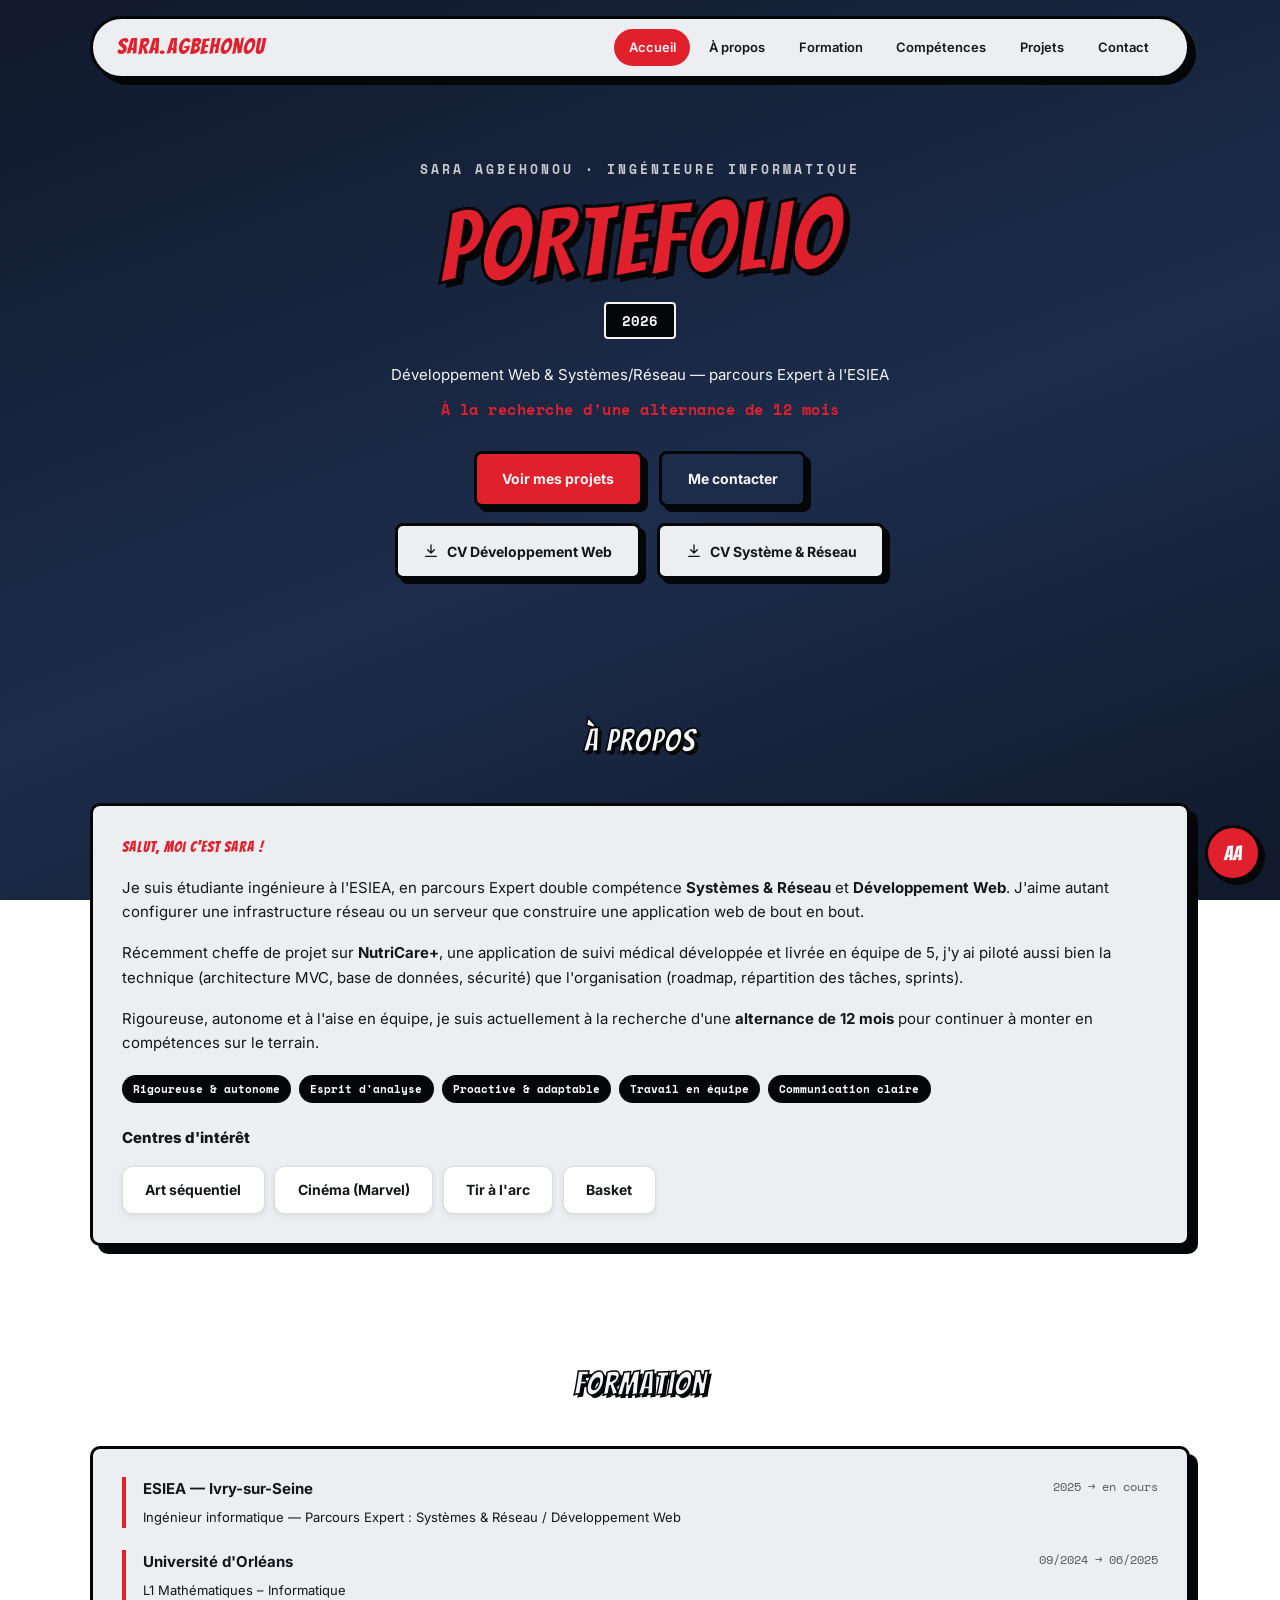
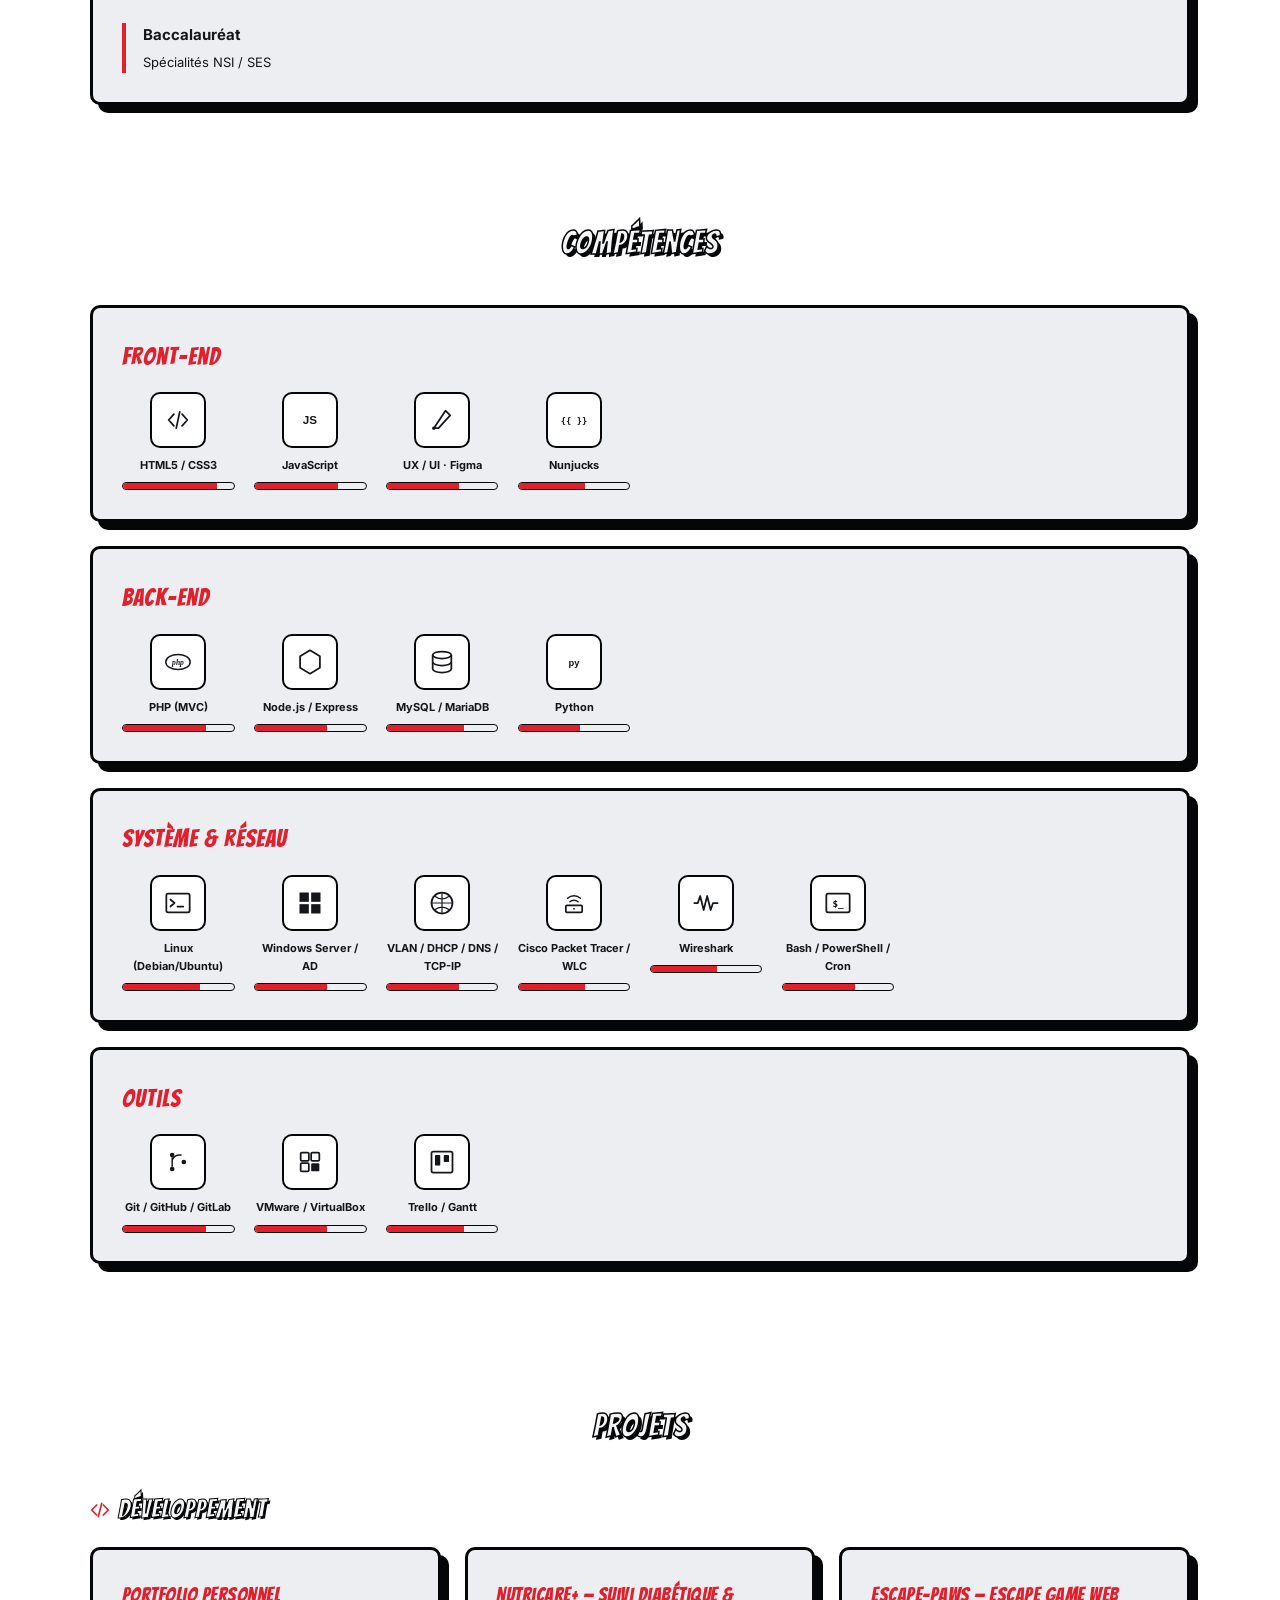
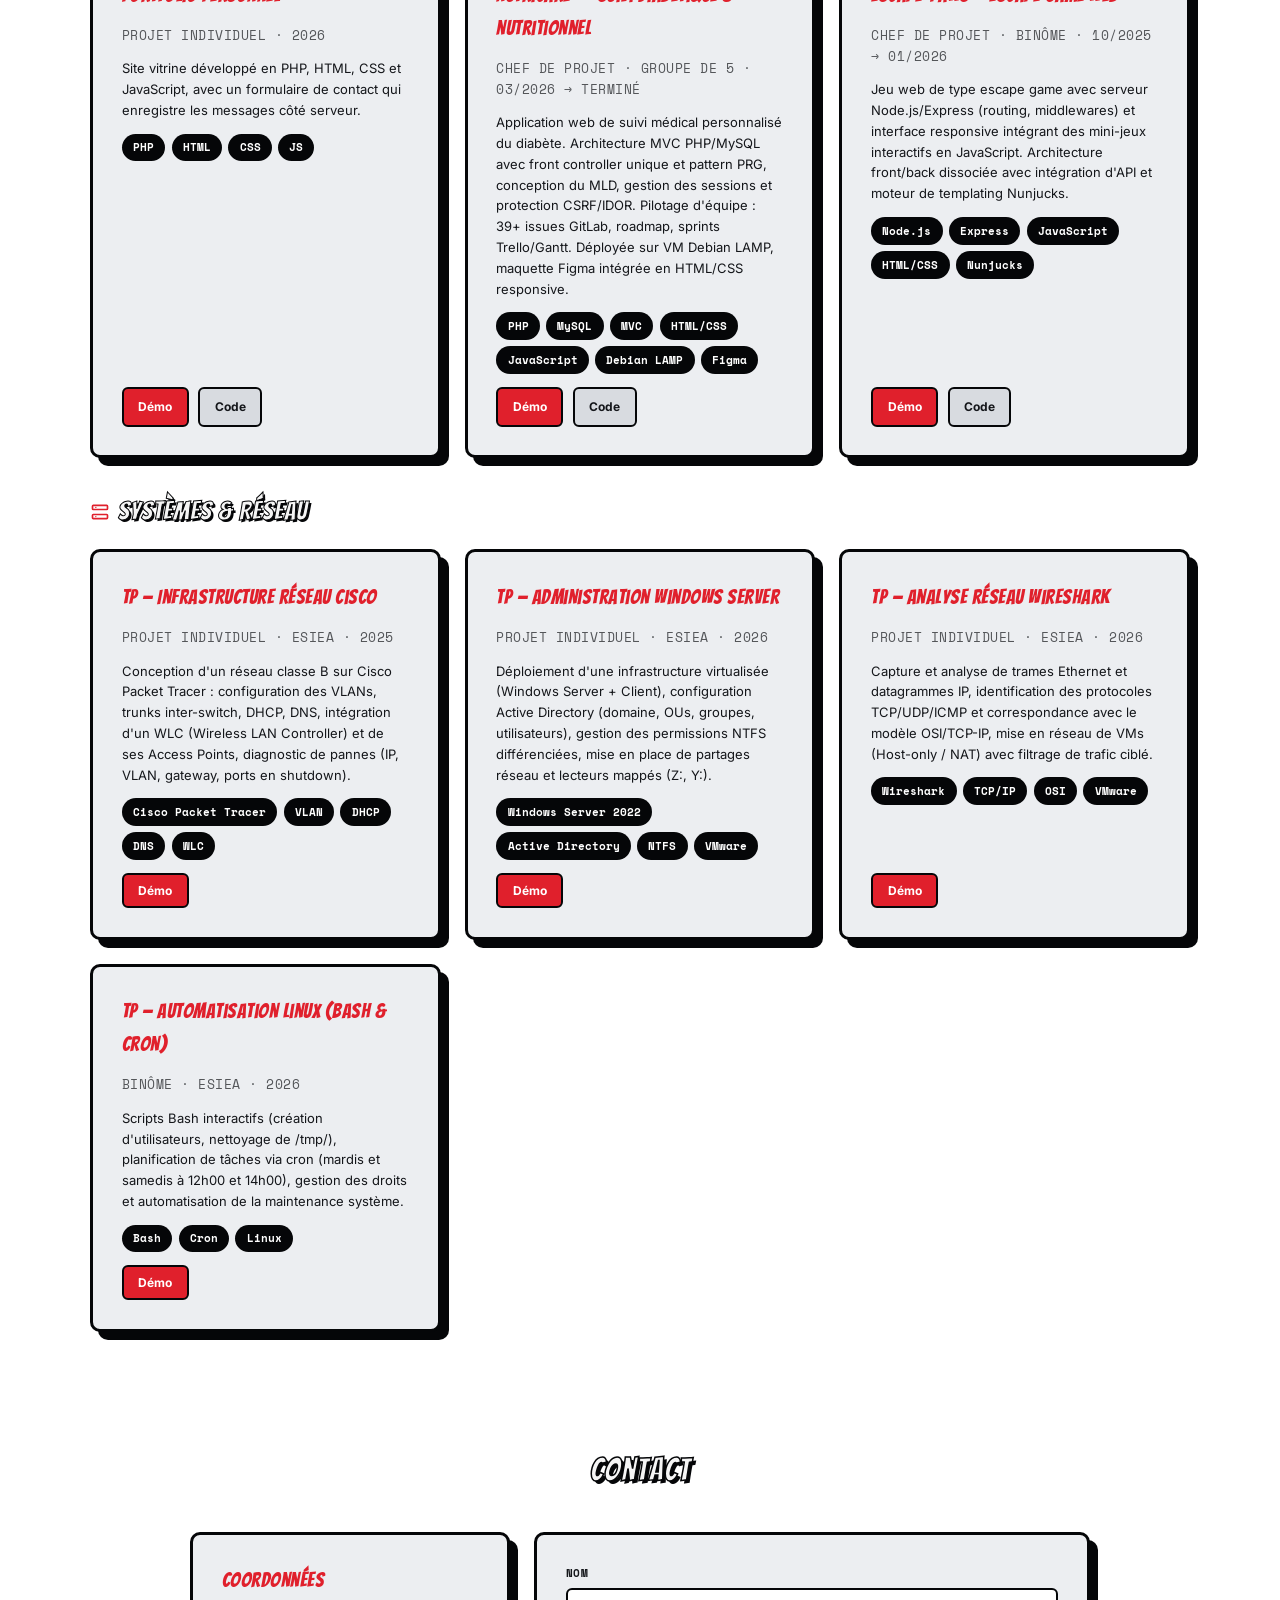
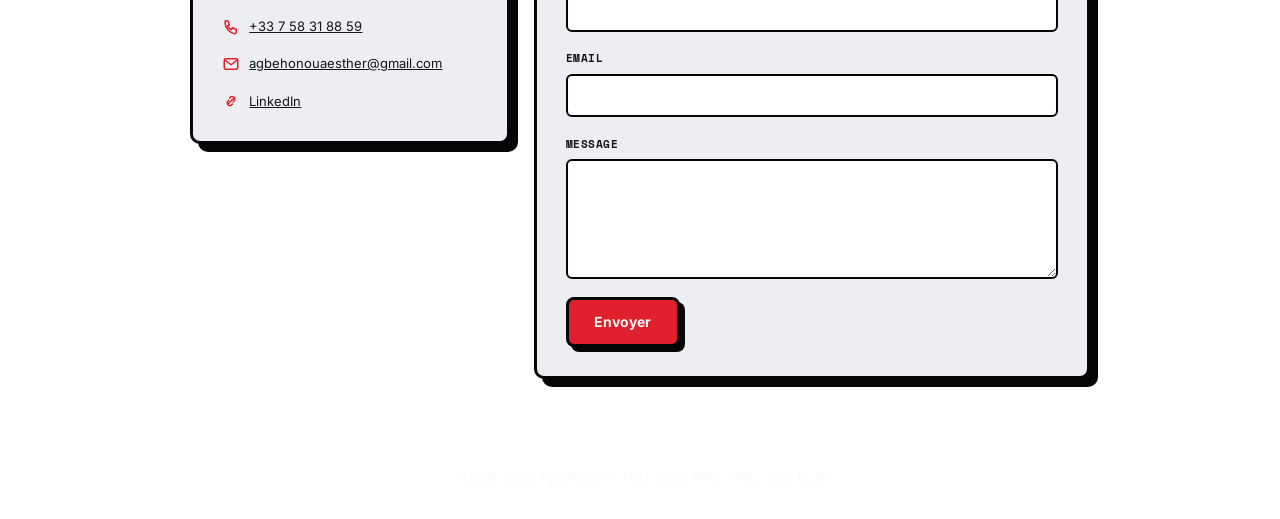
==== commit e5826e29: "corecttion" ====
--- a/docs/index.html
+++ b/docs/index.html
@@ -3,7 +3,7 @@
 <head>
     <meta charset="UTF-8">
     <meta name="viewport" content="width=device-width, initial-scale=1.0">
-    <title>Sara Agbehonou — Portfolio</title>
+    <title>Sara Agbehonou — Portefolio</title>
     <!-- Applique tout de suite les préférences d'accessibilité déjà enregistrées
          (texte agrandi, police dyslexie, contraste élevé, animations réduites) en
          ajoutant les classes correspondantes sur <html> AVANT que la page ne
@@ -128,7 +128,7 @@
         </div>
         <div class="container">
             <p class="hero-eyebrow">Sara Agbehonou · Ingénieure informatique</p>
-            <h1 class="hero-title">PORTFOLIO</h1>
+            <h1 class="hero-title">PORTEFOLIO</h1>
             <span class="hero-year">2026</span>
             <p class="hero-subtitle">Développement Web &amp; Systèmes/Réseau — parcours Expert à l'ESIEA</p>
             <p class="hero-subtitle hero-subtitle--small">À la recherche d'une alternance de 12 mois</p>
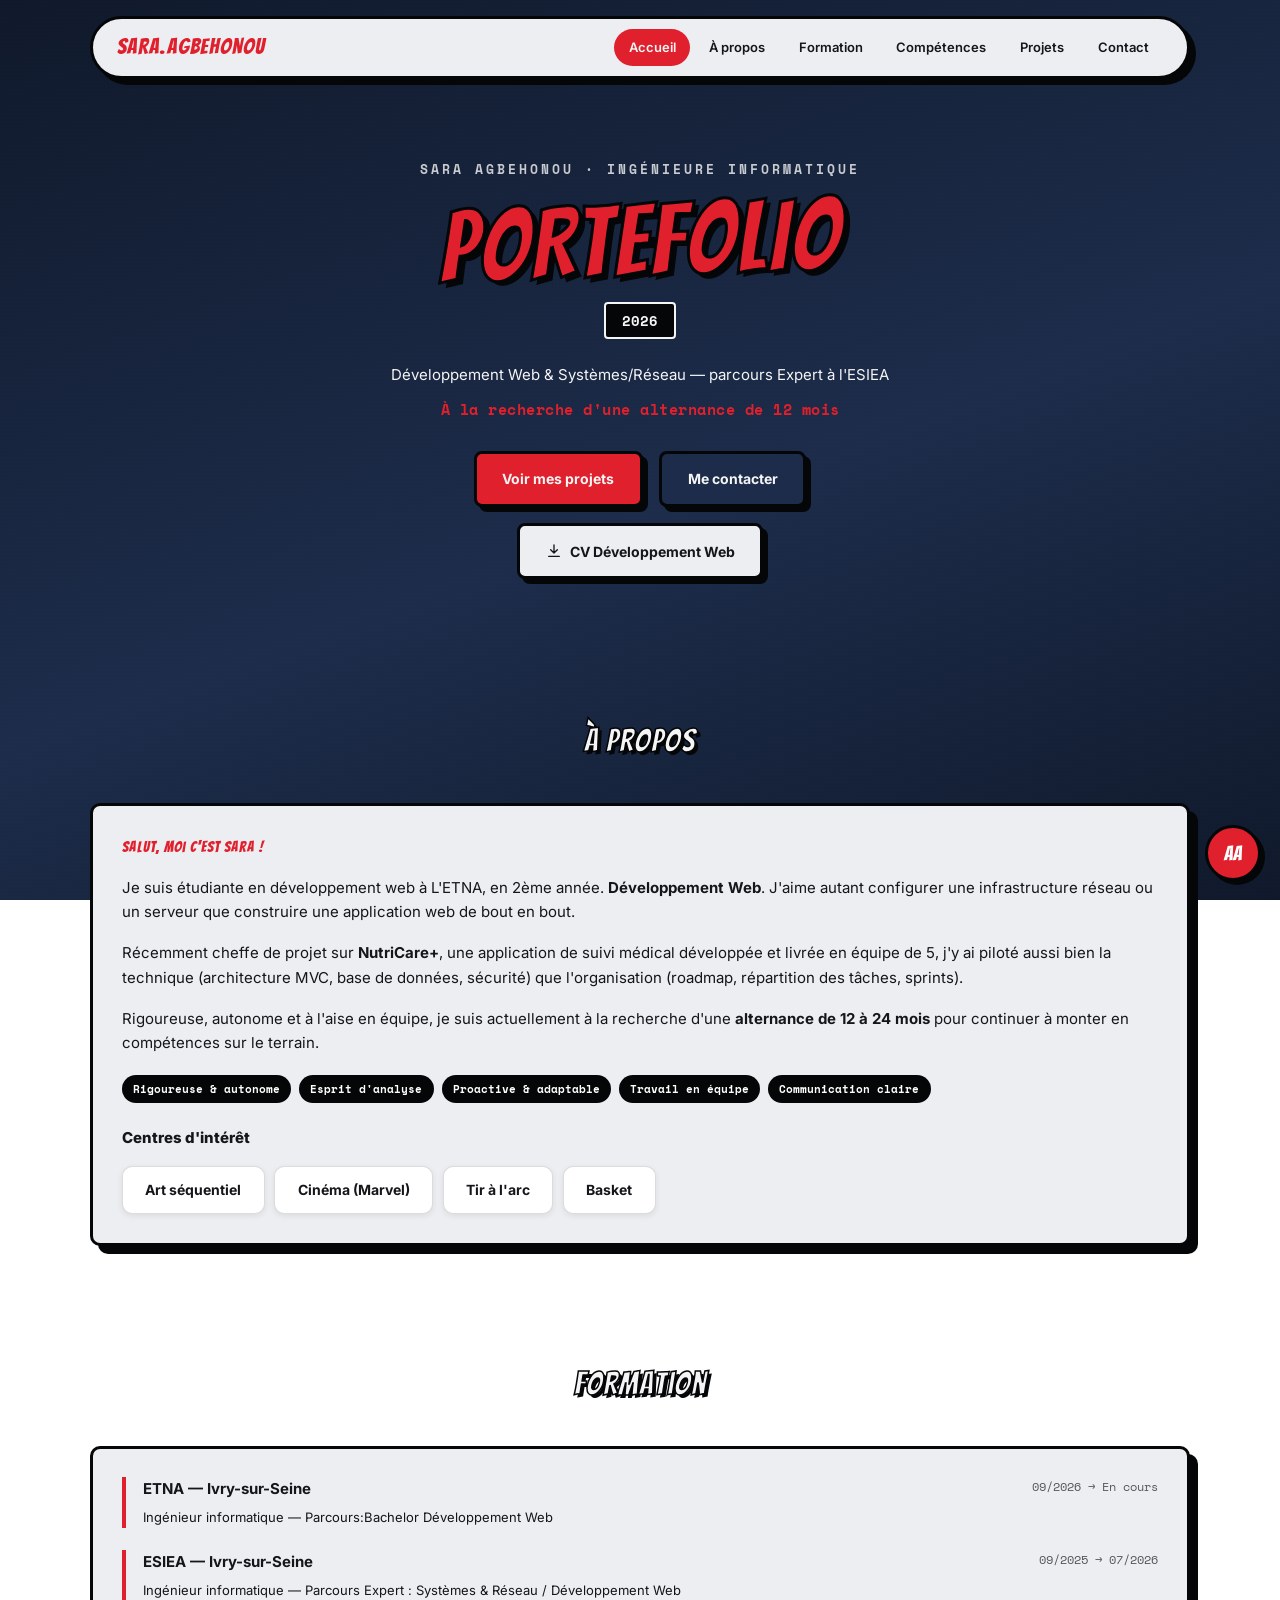
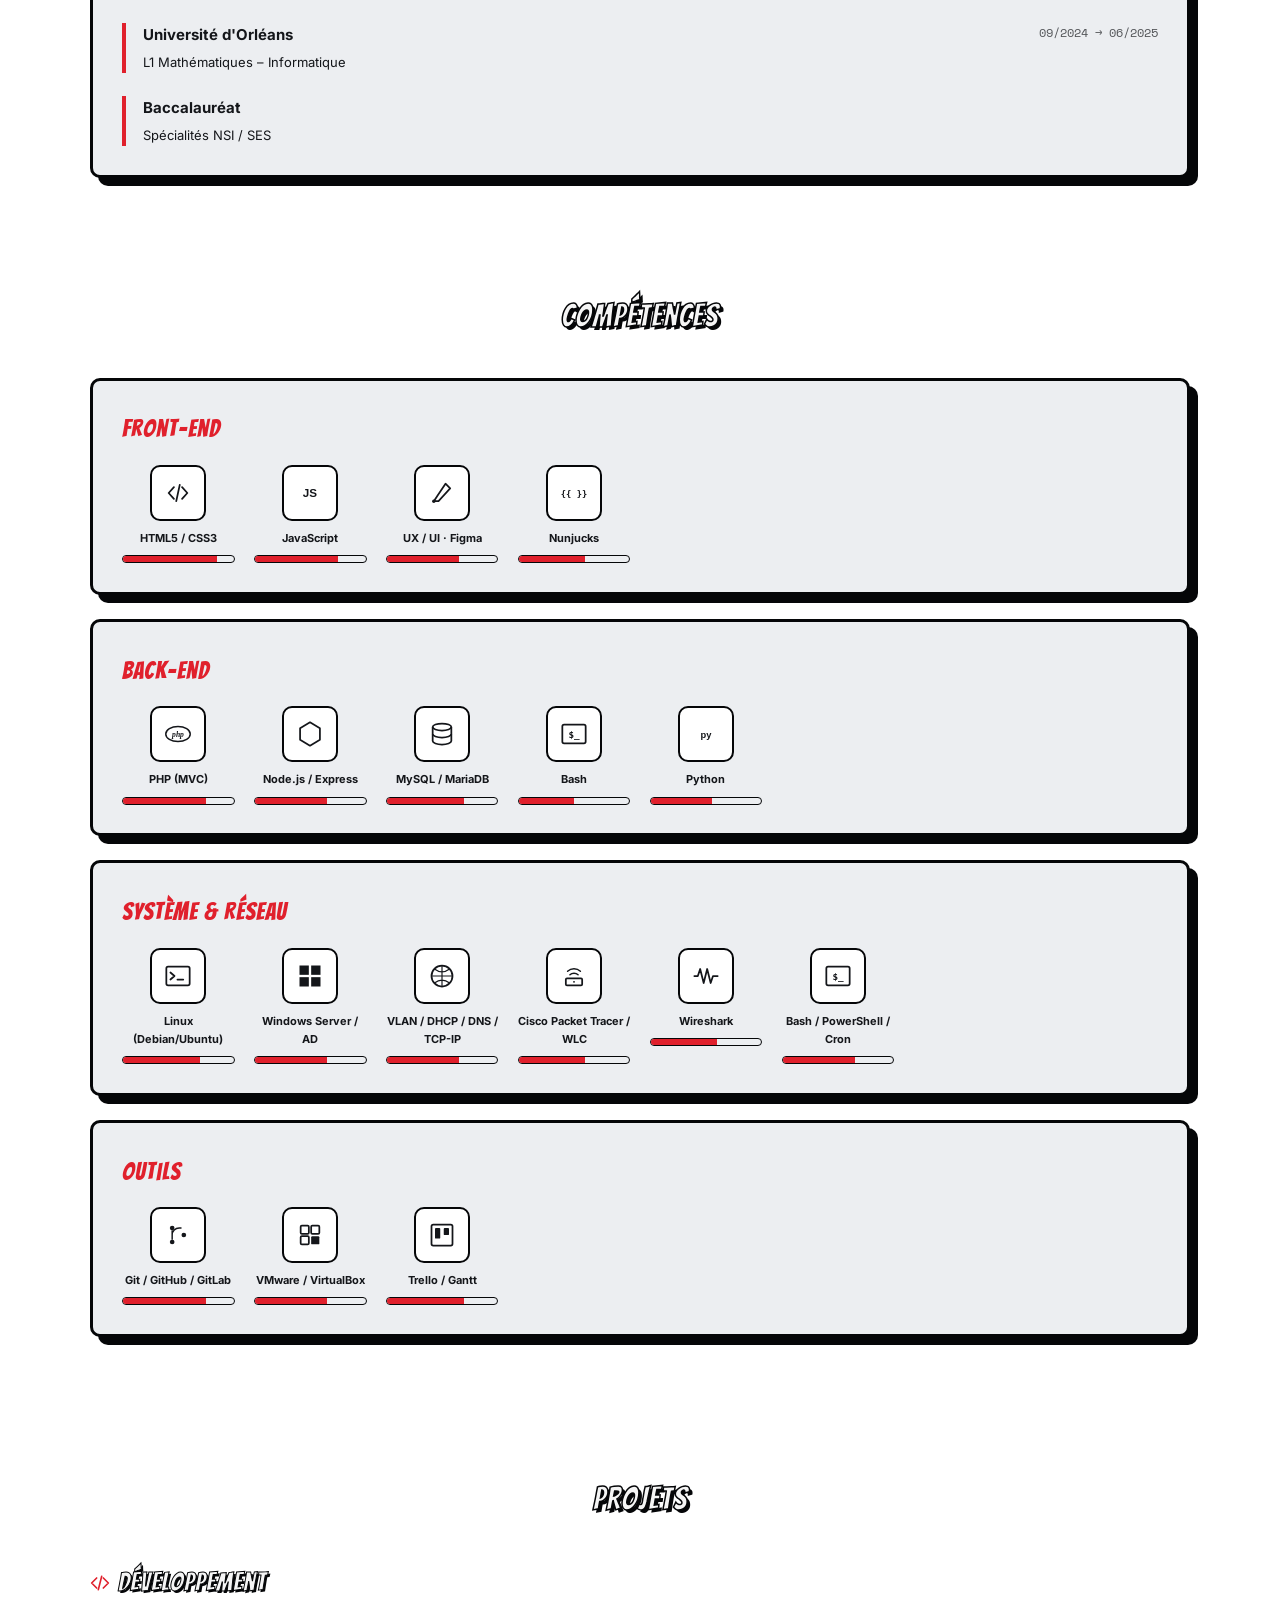
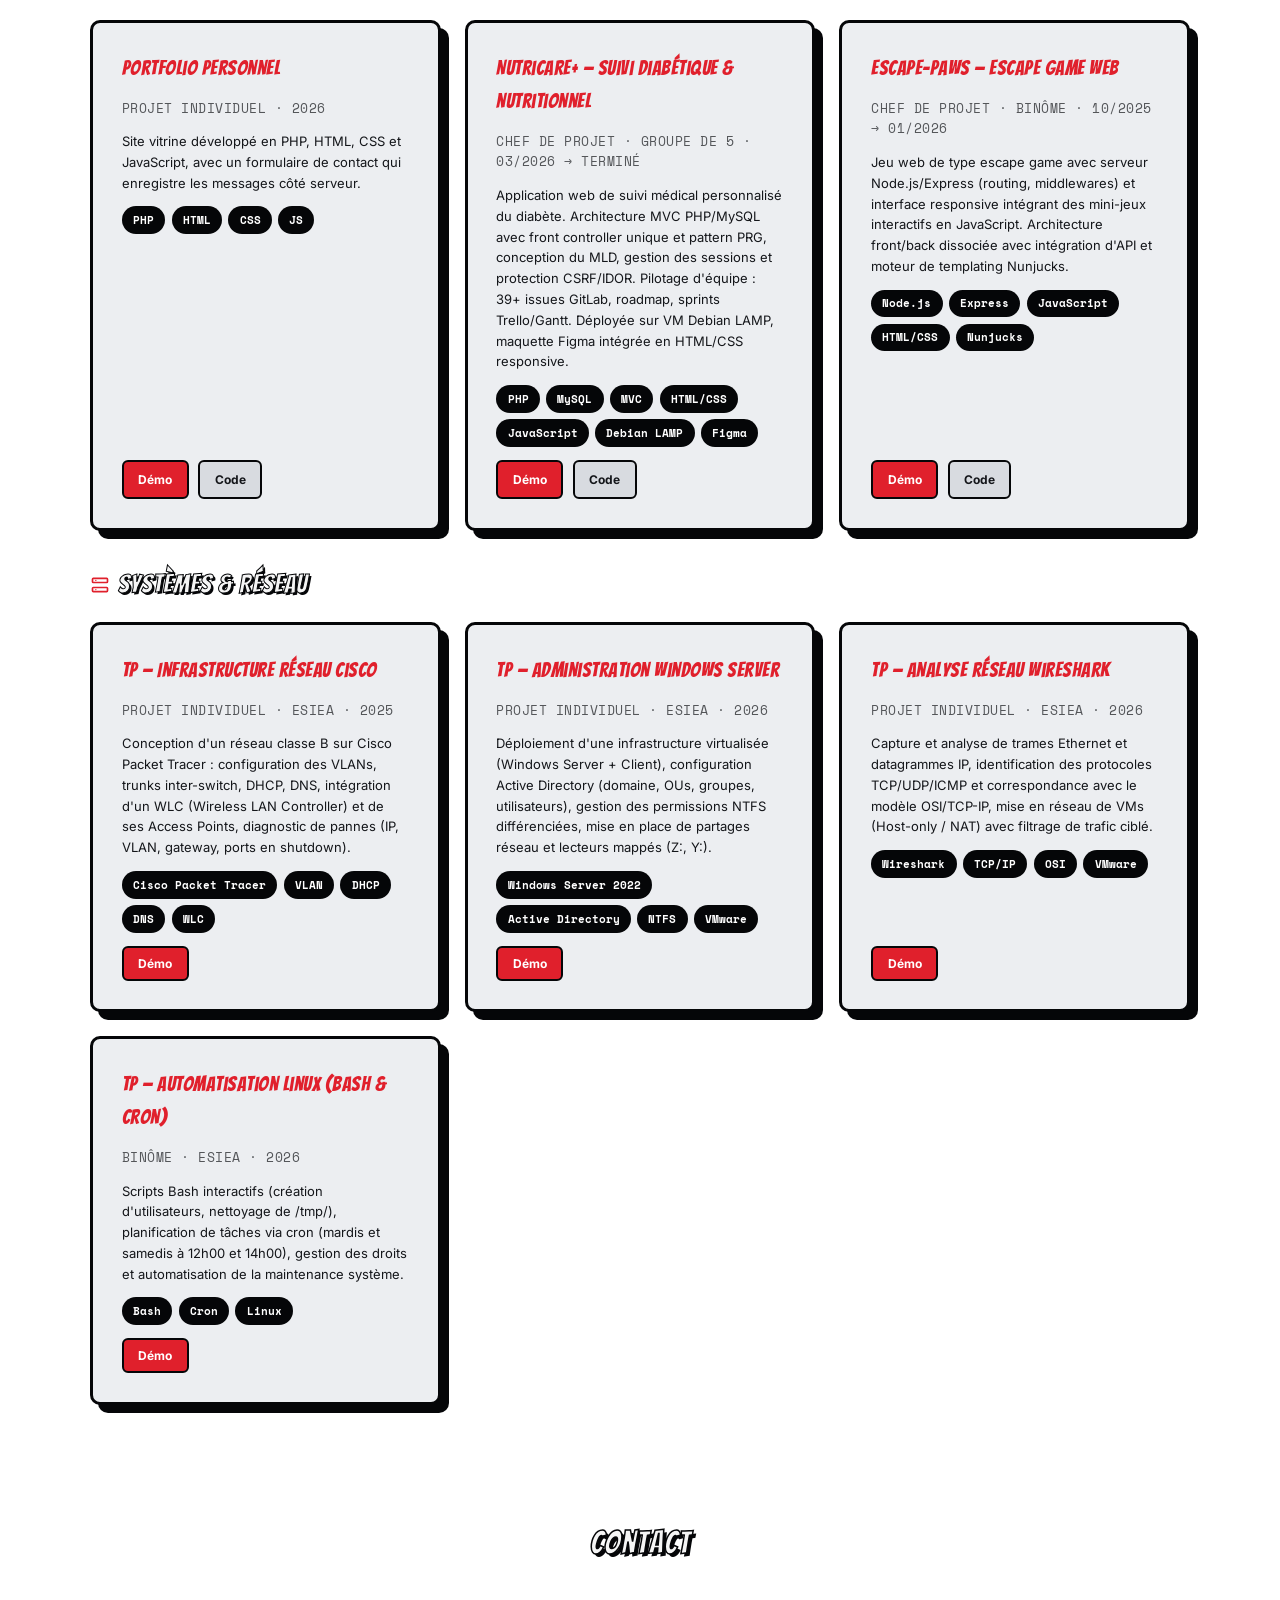
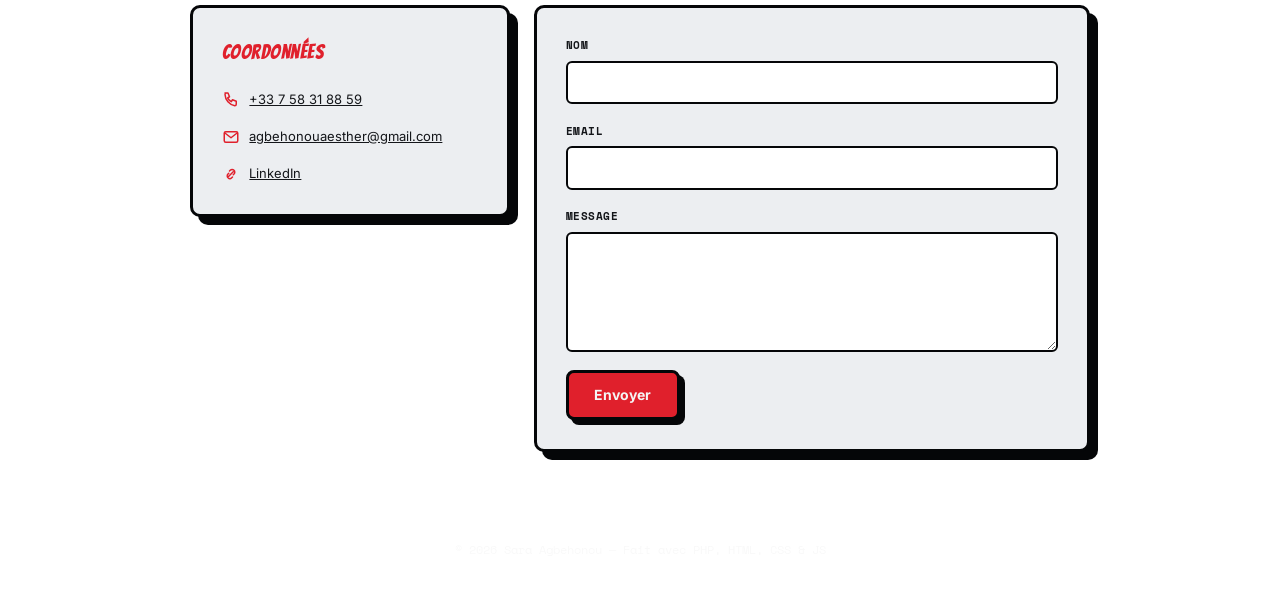
==== commit adf7b47d: "modification" ====
--- a/docs/index.html
+++ b/docs/index.html
@@ -139,14 +139,14 @@
             </div>
             <!-- Téléchargement direct des CV en PDF (attribut "download" = pas d'ouverture dans un nouvel onglet) -->
             <div class="hero-actions hero-actions--cv">
-                <a href="assets/cv/CV_Sara_Agbehonou_DevWeb.pdf" class="btn btn-cv" download>
+                <a href="assets/cv/CV_Sara_Agbehonou_CATS.pdf" class="btn btn-cv" download>
                     <svg class="btn-icon" viewBox="0 0 24 24" width="16" height="16" aria-hidden="true"><path d="M12 3v12m0 0l-5-5m5 5l5-5M4 20h16" fill="none" stroke="currentColor" stroke-width="2" stroke-linecap="round" stroke-linejoin="round"/></svg>
                     CV Développement Web
                 </a>
-                <a href="assets/cv/CV_Sara_Agbehonou_SysReseau.pdf" class="btn btn-cv" download>
+                <!-- <a href="assets/cv/CV_Sara_Agbehonou_SysReseau.pdf" class="btn btn-cv" download>
                     <svg class="btn-icon" viewBox="0 0 24 24" width="16" height="16" aria-hidden="true"><path d="M12 3v12m0 0l-5-5m5 5l5-5M4 20h16" fill="none" stroke="currentColor" stroke-width="2" stroke-linecap="round" stroke-linejoin="round"/></svg>
                     CV Système &amp; Réseau
-                </a>
+                </a> -->
             </div>
         </div>
     </section>
@@ -159,8 +159,9 @@
                 <div class="about-text">
                     <p class="about-greeting">Salut, moi c'est Sara !</p>
                     <p>
-                        Je suis étudiante ingénieure à l'ESIEA, en parcours Expert double compétence
-                        <strong> Systèmes &amp; Réseau</strong> et <strong>Développement Web</strong>.
+                        Je suis étudiante en développement web à L'ETNA, en 2ème année.
+                        <!-- <strong> Systèmes &amp; Réseau</strong> et  -->
+                        <strong>Développement Web</strong>.
                         J'aime autant configurer une infrastructure réseau ou un serveur que construire
                         une application web de bout en bout.
                     </p>
@@ -172,7 +173,7 @@
                     </p>
                     <p>
                         Rigoureuse, autonome et à l'aise en équipe, je suis actuellement à la recherche
-                        d'une <strong>alternance de 12 mois</strong> pour continuer à monter en
+                        d'une <strong>alternance de 12 à 24 mois</strong> pour continuer à monter en
                         compétences sur le terrain.
                     </p>
                     <!-- Liste de "soft skills" affichés comme des étiquettes (même style que les tags de projets) -->
@@ -207,8 +208,15 @@
                 <div class="timeline">
                     <div class="timeline-item">
                         <div class="timeline-head">
+                            <strong>ETNA — Ivry-sur-Seine</strong>
+                            <span class="timeline-period">09/2026 → En cours </span>
+                        </div>
+                        <p>Ingénieur informatique — Parcours:Bachelor Développement Web</p>
+                    </div>
+                    <div class="timeline-item">
+                        <div class="timeline-head">
                             <strong>ESIEA — Ivry-sur-Seine</strong>
-                            <span class="timeline-period">2025 → en cours</span>
+                            <span class="timeline-period">09/2025 → 07/2026 </span>
                         </div>
                         <p>Ingénieur informatique — Parcours Expert : Systèmes &amp; Réseau / Développement Web</p>
                     </div>
@@ -338,6 +346,16 @@
                                                                 <span>MySQL / MariaDB</span>
                                 <div class="skill-gauge" role="progressbar" aria-valuenow="70" aria-valuemin="0" aria-valuemax="100" aria-label="Niveau en MySQL / MariaDB">
                                     <div class="skill-gauge-fill" style="width: 70%;"></div>
+                                </div>
+                            </div>
+
+                             <div class="skill-slot">
+                                                                    <span class="skill-icon skill-icon--logo">
+                                        <img src="assets/img/logos/bash.svg" alt="" width="28" height="28">
+                                    </span>
+                                                                <span>Bash</span>
+                                <div class="skill-gauge" role="progressbar" aria-valuenow="70" aria-valuemin="0" aria-valuemax="100" aria-label="Niveau Bash">
+                                    <div class="skill-gauge-fill" style="width: 50%;"></div>
                                 </div>
                             </div>
                                                     <!-- Badge carré coloré : affiche le logo déposé dans assets/img/logos/
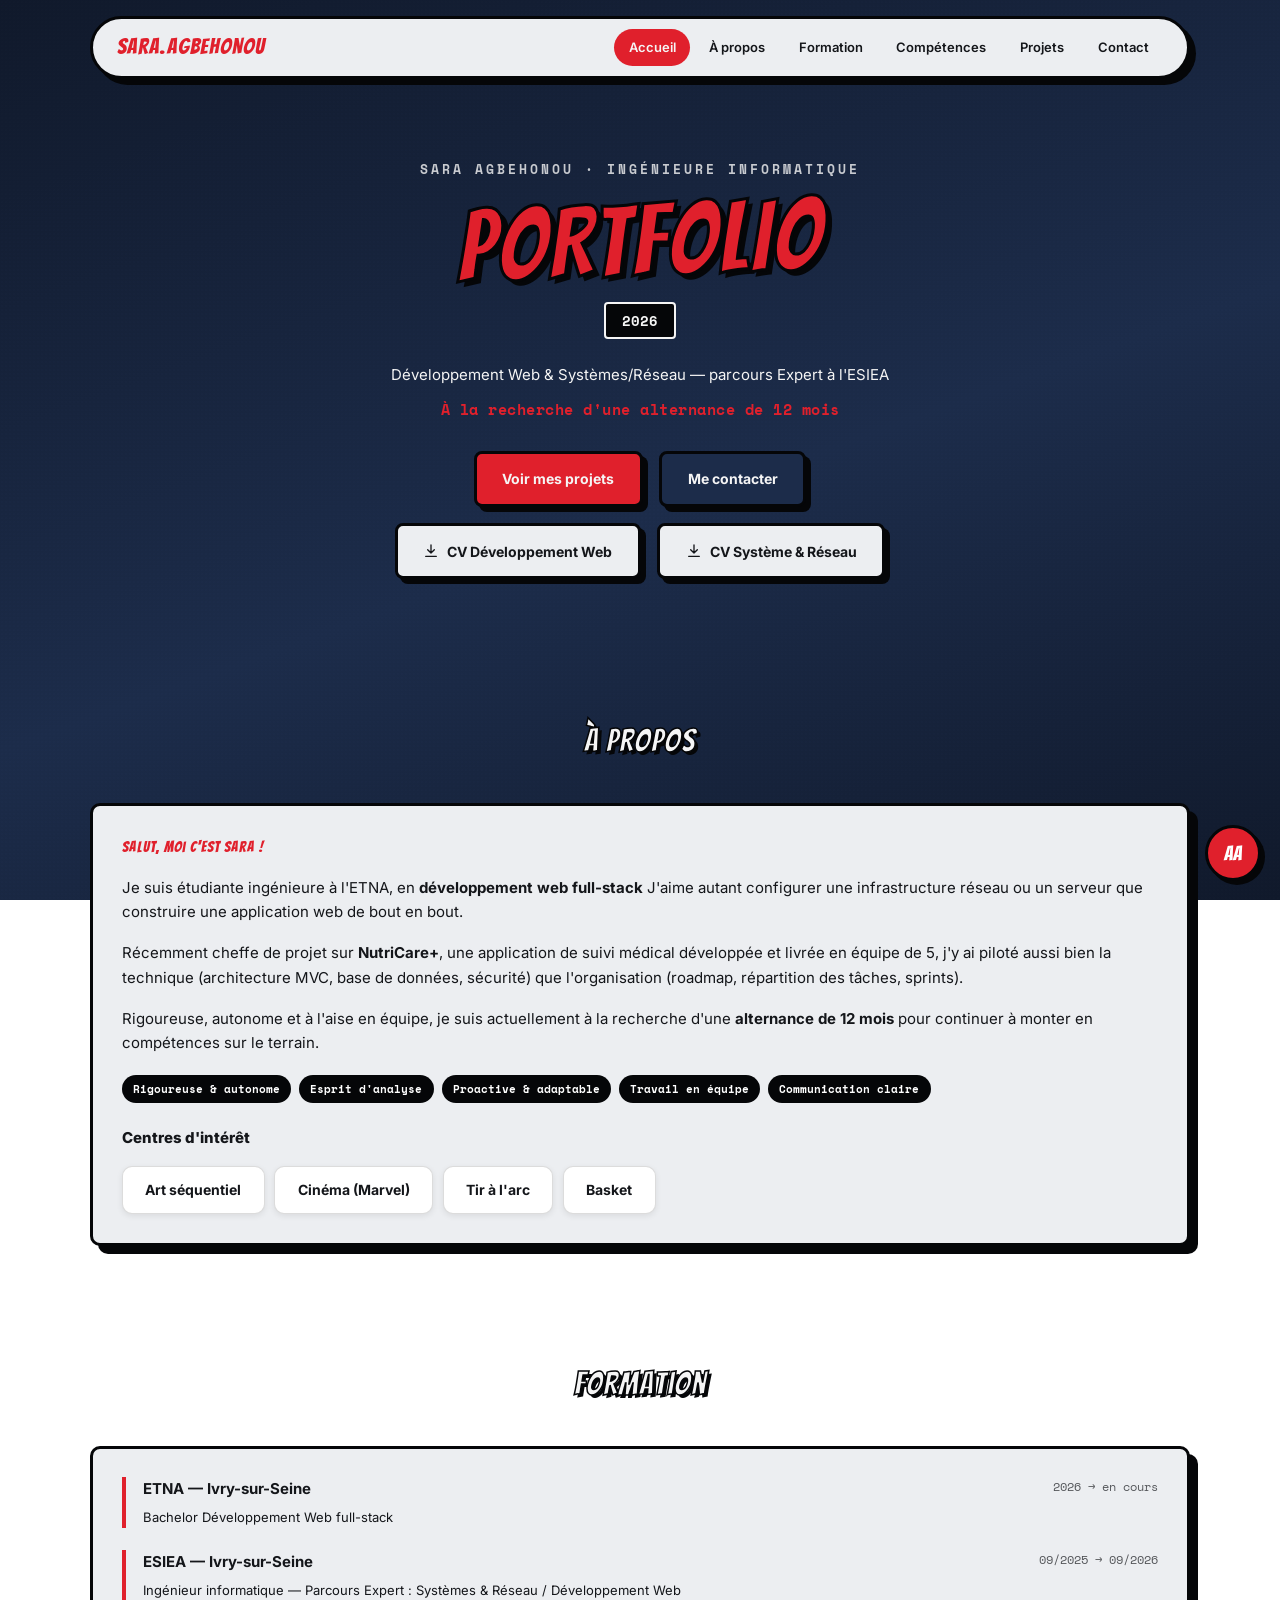
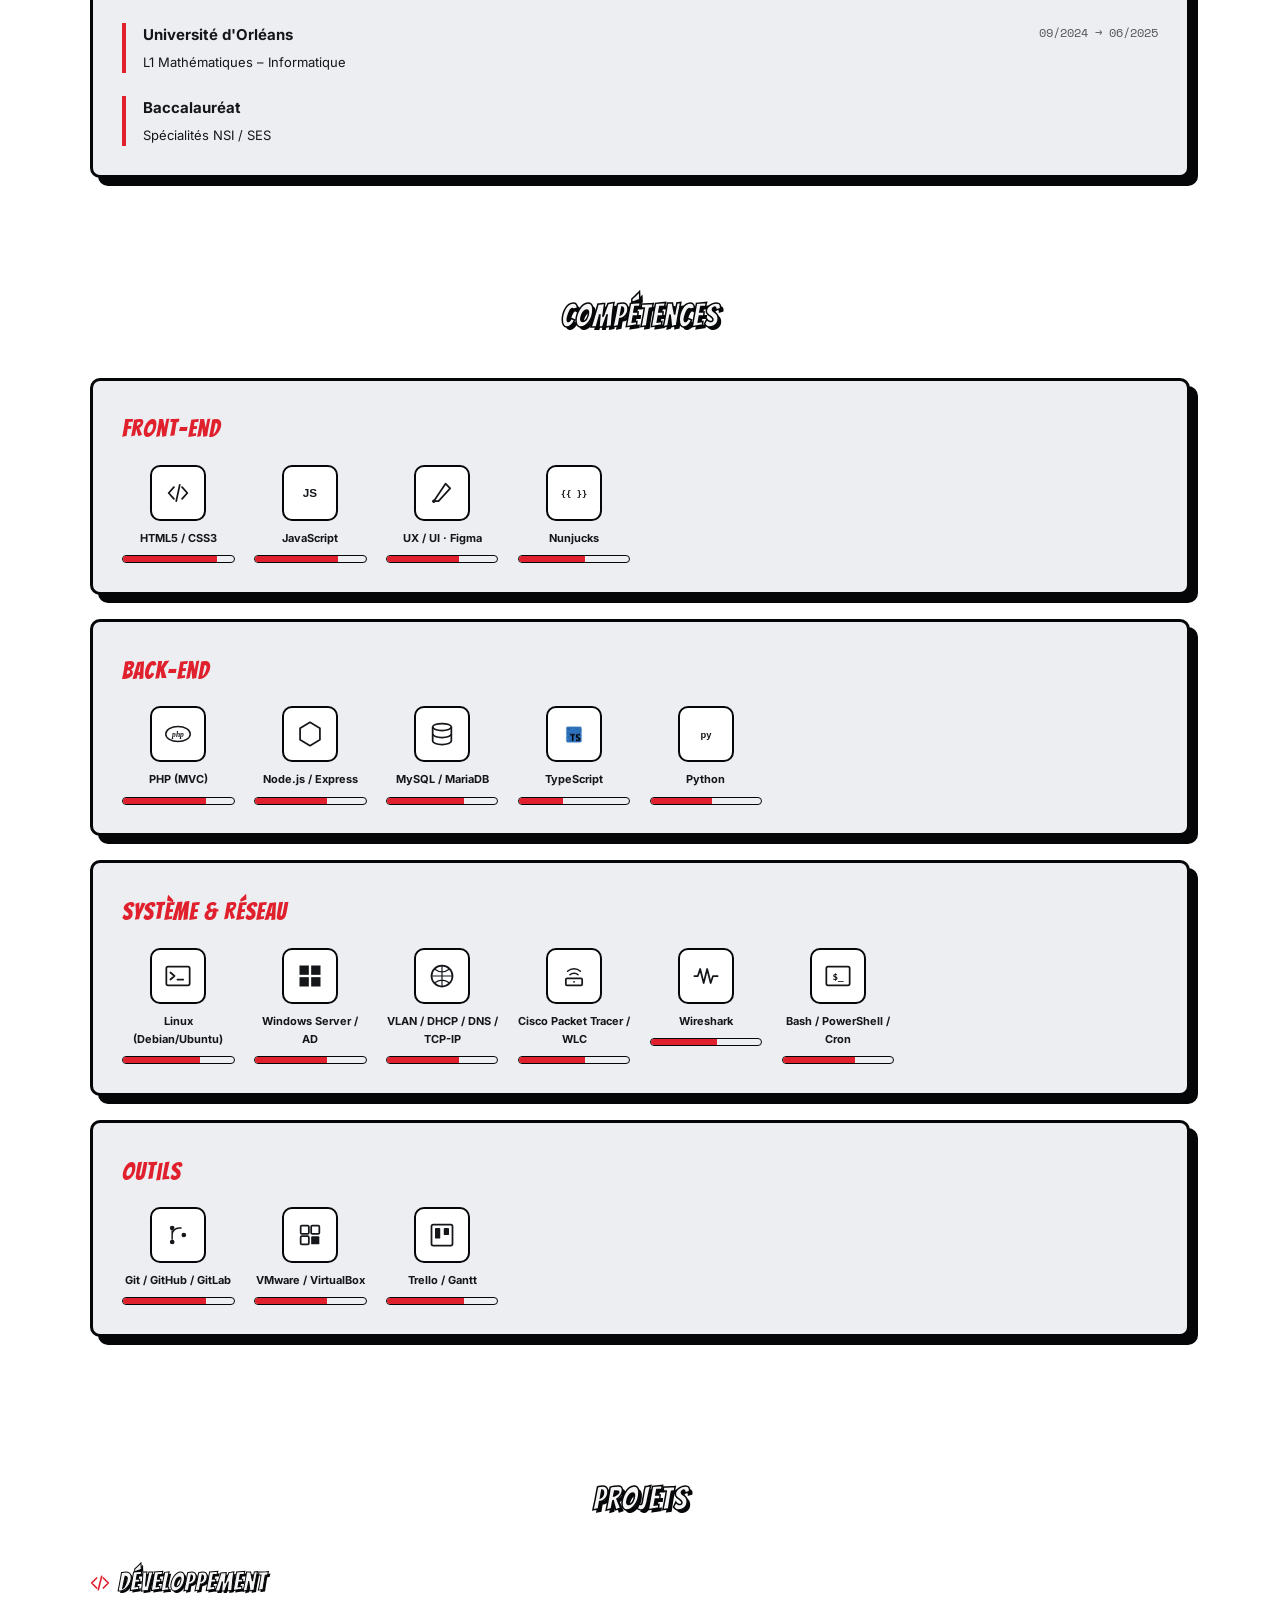
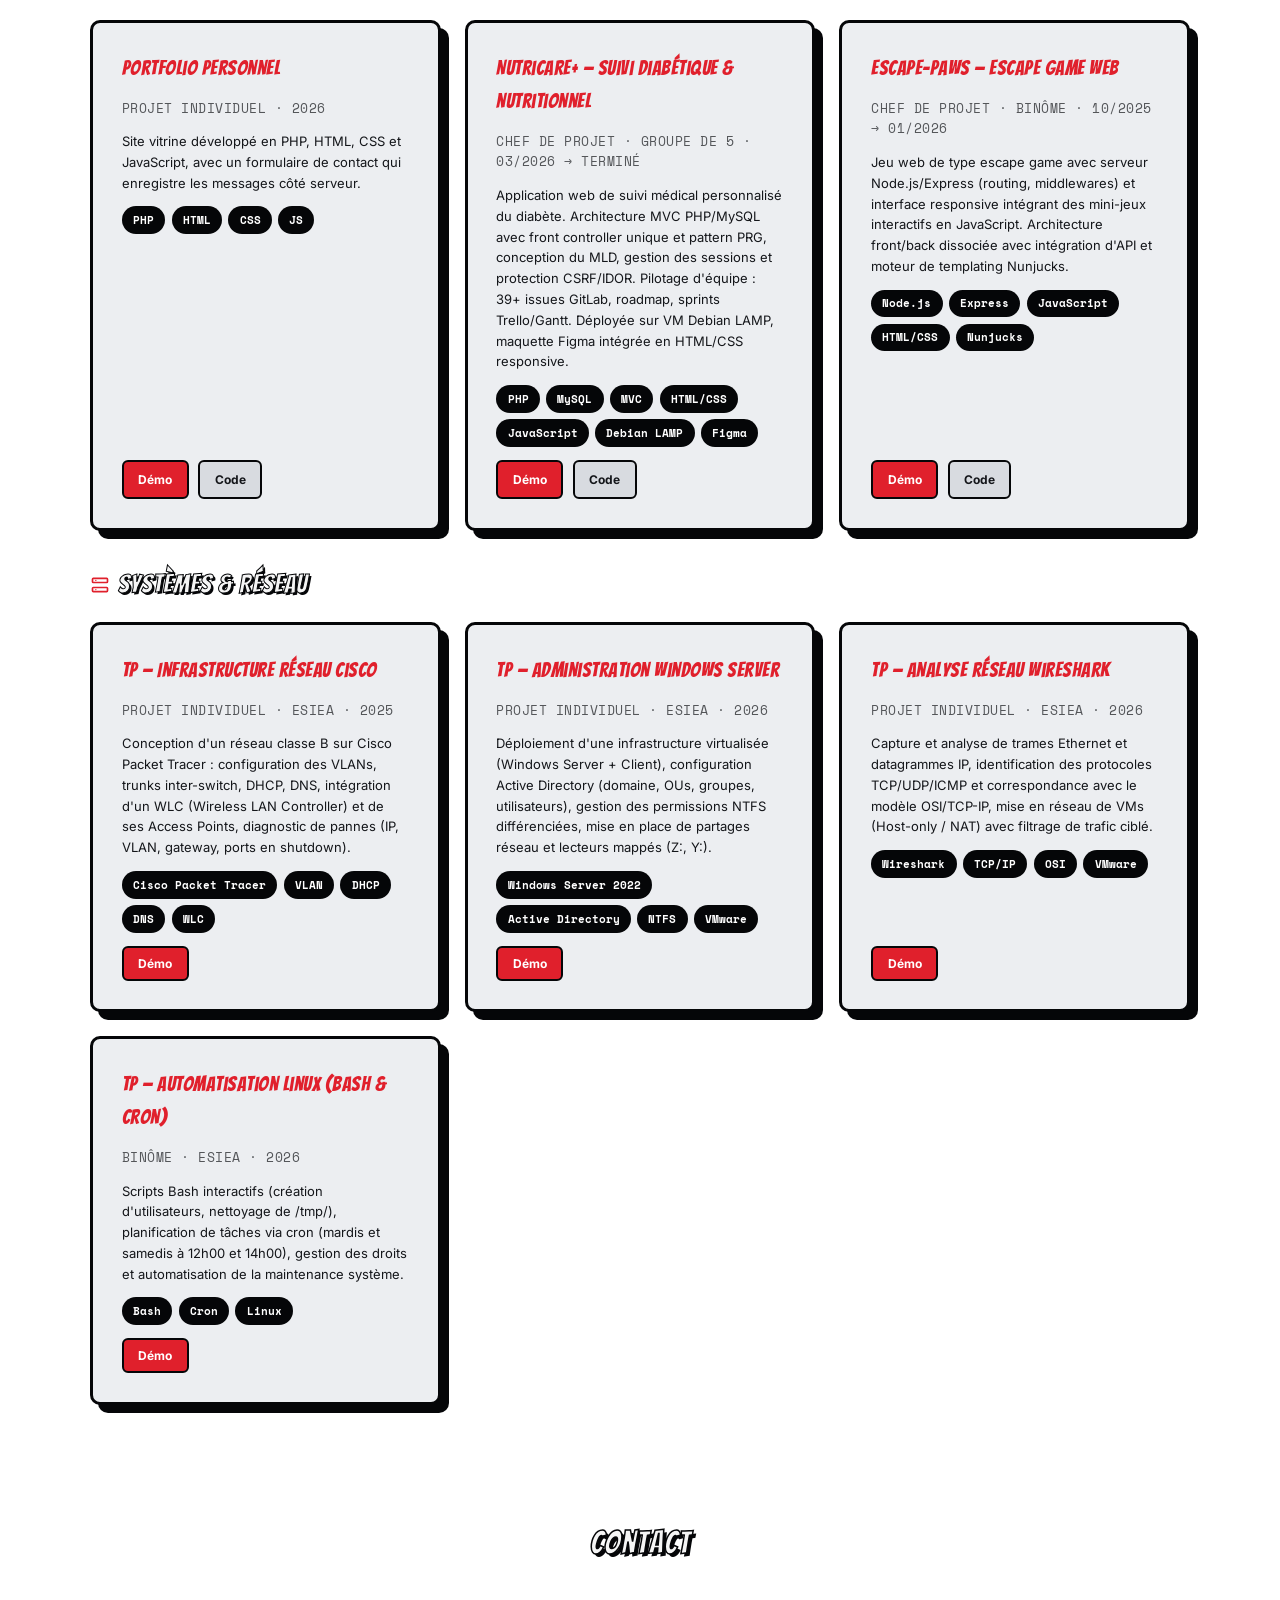
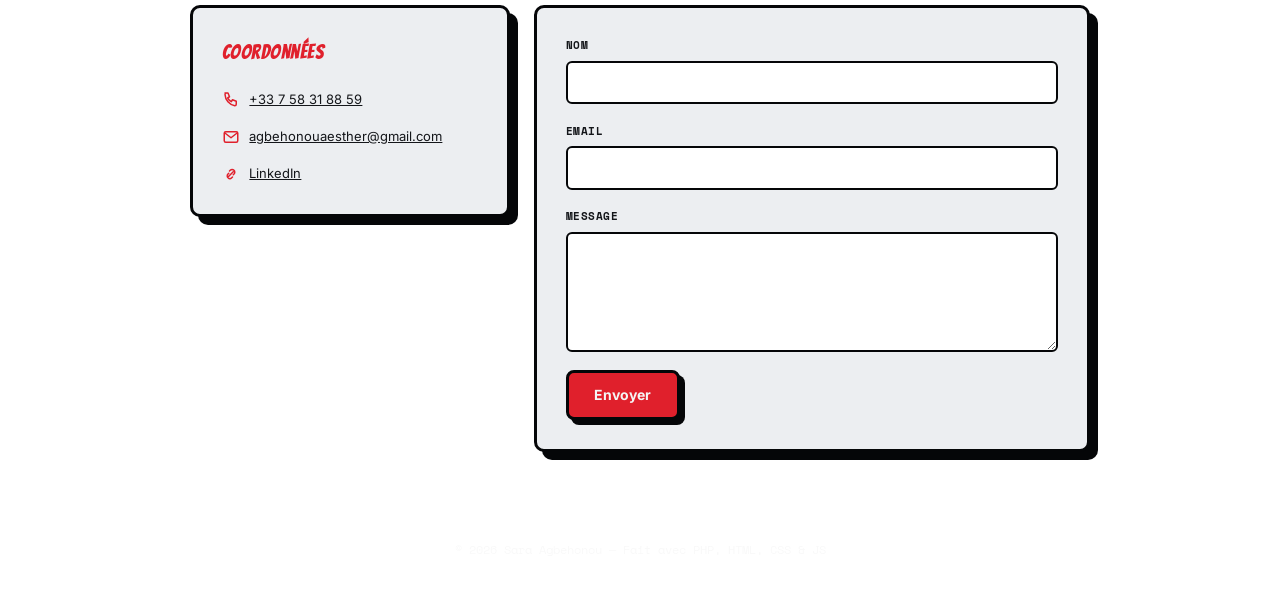
==== commit 6467fe81: "Test modification" ====
--- a/docs/index.html
+++ b/docs/index.html
@@ -128,7 +128,7 @@
         </div>
         <div class="container">
             <p class="hero-eyebrow">Sara Agbehonou · Ingénieure informatique</p>
-            <h1 class="hero-title">PORTEFOLIO</h1>
+            <h1 class="hero-title">PORTFOLIO</h1>
             <span class="hero-year">2026</span>
             <p class="hero-subtitle">Développement Web &amp; Systèmes/Réseau — parcours Expert à l'ESIEA</p>
             <p class="hero-subtitle hero-subtitle--small">À la recherche d'une alternance de 12 mois</p>
@@ -139,14 +139,14 @@
             </div>
             <!-- Téléchargement direct des CV en PDF (attribut "download" = pas d'ouverture dans un nouvel onglet) -->
             <div class="hero-actions hero-actions--cv">
-                <a href="assets/cv/CV_Sara_Agbehonou_CATS.pdf" class="btn btn-cv" download>
+                <a href="assets/cv/CV_Sara_Agbehonou_DevWeb.pdf" class="btn btn-cv" download>
                     <svg class="btn-icon" viewBox="0 0 24 24" width="16" height="16" aria-hidden="true"><path d="M12 3v12m0 0l-5-5m5 5l5-5M4 20h16" fill="none" stroke="currentColor" stroke-width="2" stroke-linecap="round" stroke-linejoin="round"/></svg>
                     CV Développement Web
                 </a>
-                <!-- <a href="assets/cv/CV_Sara_Agbehonou_SysReseau.pdf" class="btn btn-cv" download>
+                <a href="assets/cv/CV_Sara_Agbehonou_SysReseau.pdf" class="btn btn-cv" download>
                     <svg class="btn-icon" viewBox="0 0 24 24" width="16" height="16" aria-hidden="true"><path d="M12 3v12m0 0l-5-5m5 5l5-5M4 20h16" fill="none" stroke="currentColor" stroke-width="2" stroke-linecap="round" stroke-linejoin="round"/></svg>
                     CV Système &amp; Réseau
-                </a> -->
+                </a>
             </div>
         </div>
     </section>
@@ -159,9 +159,7 @@
                 <div class="about-text">
                     <p class="about-greeting">Salut, moi c'est Sara !</p>
                     <p>
-                        Je suis étudiante en développement web à L'ETNA, en 2ème année.
-                        <!-- <strong> Systèmes &amp; Réseau</strong> et  -->
-                        <strong>Développement Web</strong>.
+                        Je suis étudiante ingénieure à l'ETNA, en <strong> développement web full-stack</strong>
                         J'aime autant configurer une infrastructure réseau ou un serveur que construire
                         une application web de bout en bout.
                     </p>
@@ -173,7 +171,7 @@
                     </p>
                     <p>
                         Rigoureuse, autonome et à l'aise en équipe, je suis actuellement à la recherche
-                        d'une <strong>alternance de 12 à 24 mois</strong> pour continuer à monter en
+                        d'une <strong>alternance de 12 mois</strong> pour continuer à monter en
                         compétences sur le terrain.
                     </p>
                     <!-- Liste de "soft skills" affichés comme des étiquettes (même style que les tags de projets) -->
@@ -209,14 +207,14 @@
                     <div class="timeline-item">
                         <div class="timeline-head">
                             <strong>ETNA — Ivry-sur-Seine</strong>
-                            <span class="timeline-period">09/2026 → En cours </span>
-                        </div>
-                        <p>Ingénieur informatique — Parcours:Bachelor Développement Web</p>
+                            <span class="timeline-period">2026 → en cours</span>
+                        </div>
+                        <p>Bachelor Développement Web full-stack</p>
                     </div>
                     <div class="timeline-item">
                         <div class="timeline-head">
                             <strong>ESIEA — Ivry-sur-Seine</strong>
-                            <span class="timeline-period">09/2025 → 07/2026 </span>
+                            <span class="timeline-period">09/2025 → 09/2026</span>
                         </div>
                         <p>Ingénieur informatique — Parcours Expert : Systèmes &amp; Réseau / Développement Web</p>
                     </div>
@@ -348,14 +346,13 @@
                                     <div class="skill-gauge-fill" style="width: 70%;"></div>
                                 </div>
                             </div>
-
-                             <div class="skill-slot">
-                                                                    <span class="skill-icon skill-icon--logo">
-                                        <img src="assets/img/logos/bash.svg" alt="" width="28" height="28">
-                                    </span>
-                                                                <span>Bash</span>
-                                <div class="skill-gauge" role="progressbar" aria-valuenow="70" aria-valuemin="0" aria-valuemax="100" aria-label="Niveau Bash">
-                                    <div class="skill-gauge-fill" style="width: 50%;"></div>
+                            <div class="skill-slot">
+                                                                    <span class="skill-icon skill-icon--logo">
+                                        <img src="assets/img/logos/type.png" alt="" width="28" height="28">
+                                    </span>
+                                                                <span>TypeScript</span>
+                                <div class="skill-gauge" role="progressbar" aria-valuenow="70" aria-valuemin="0" aria-valuemax="100" aria-label="Niveau en TypeScript">
+                                    <div class="skill-gauge-fill" style="width: 40%;"></div>
                                 </div>
                             </div>
                                                     <!-- Badge carré coloré : affiche le logo déposé dans assets/img/logos/
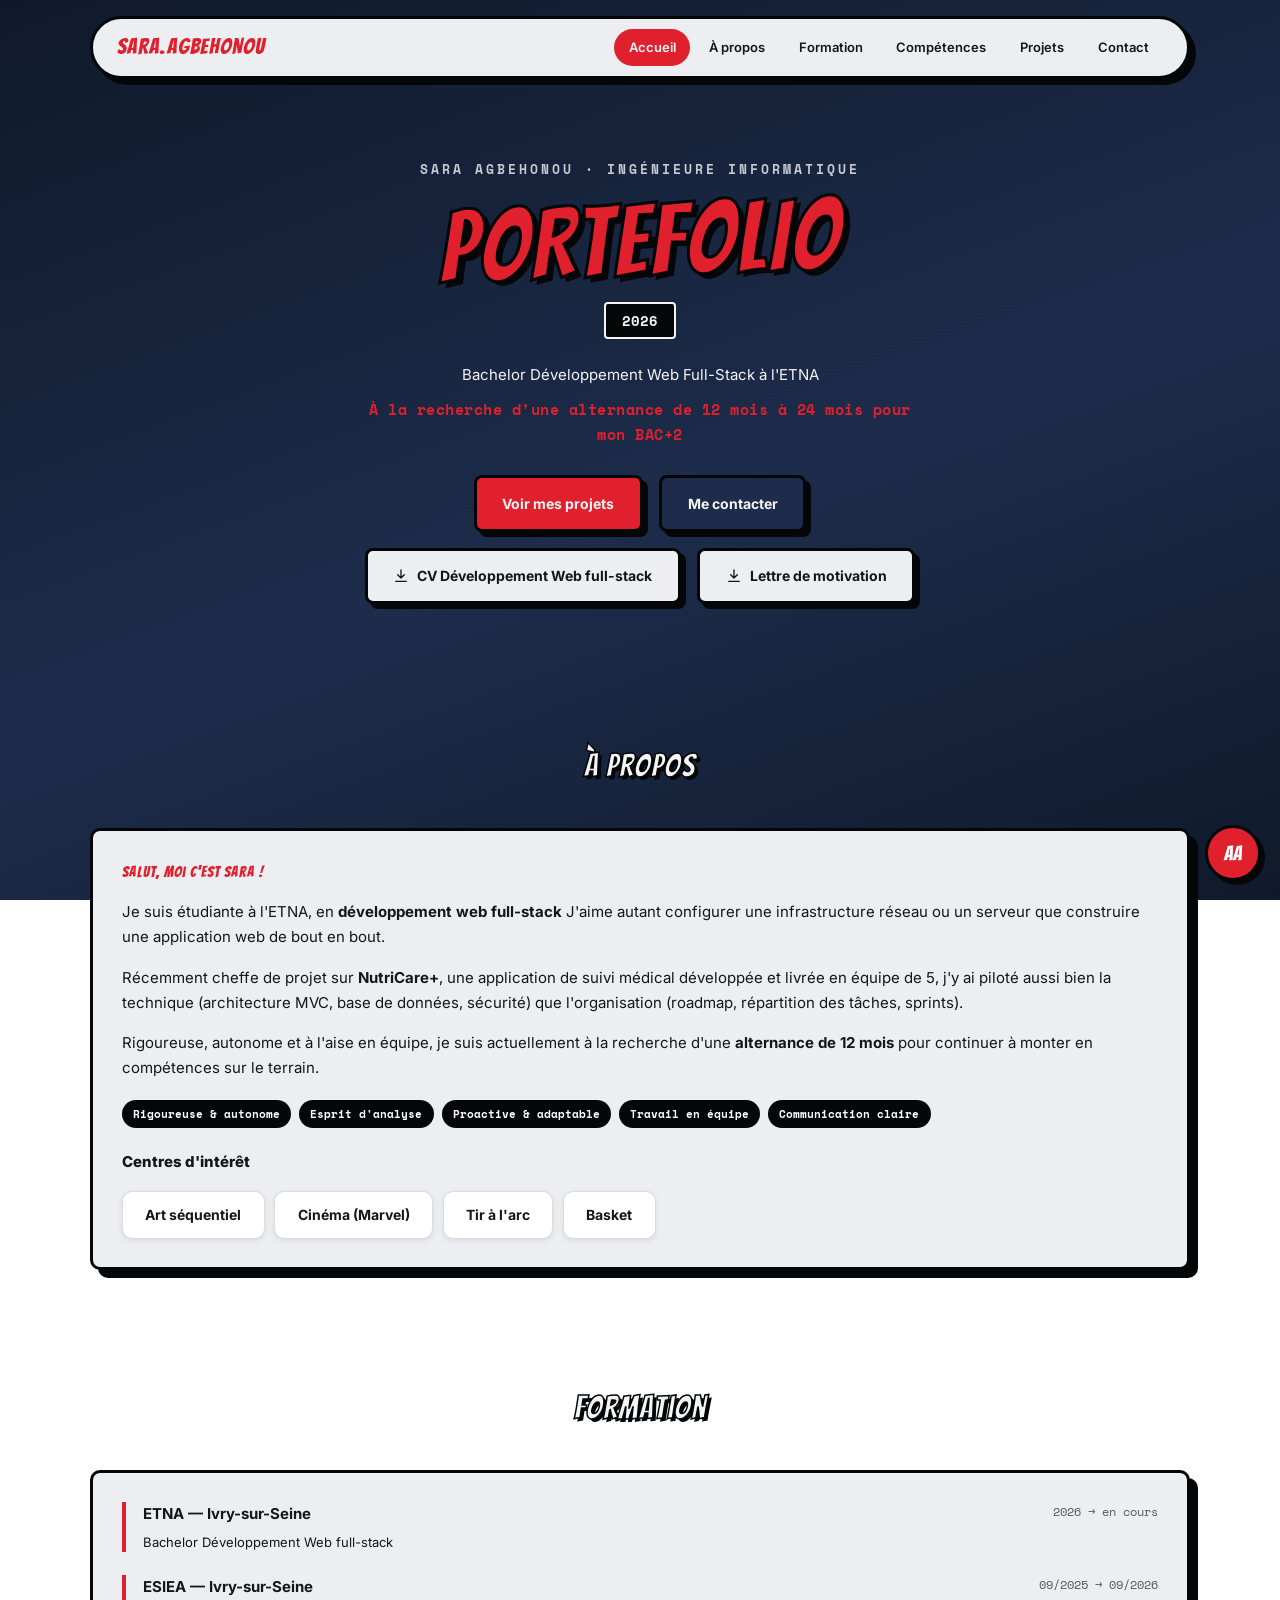
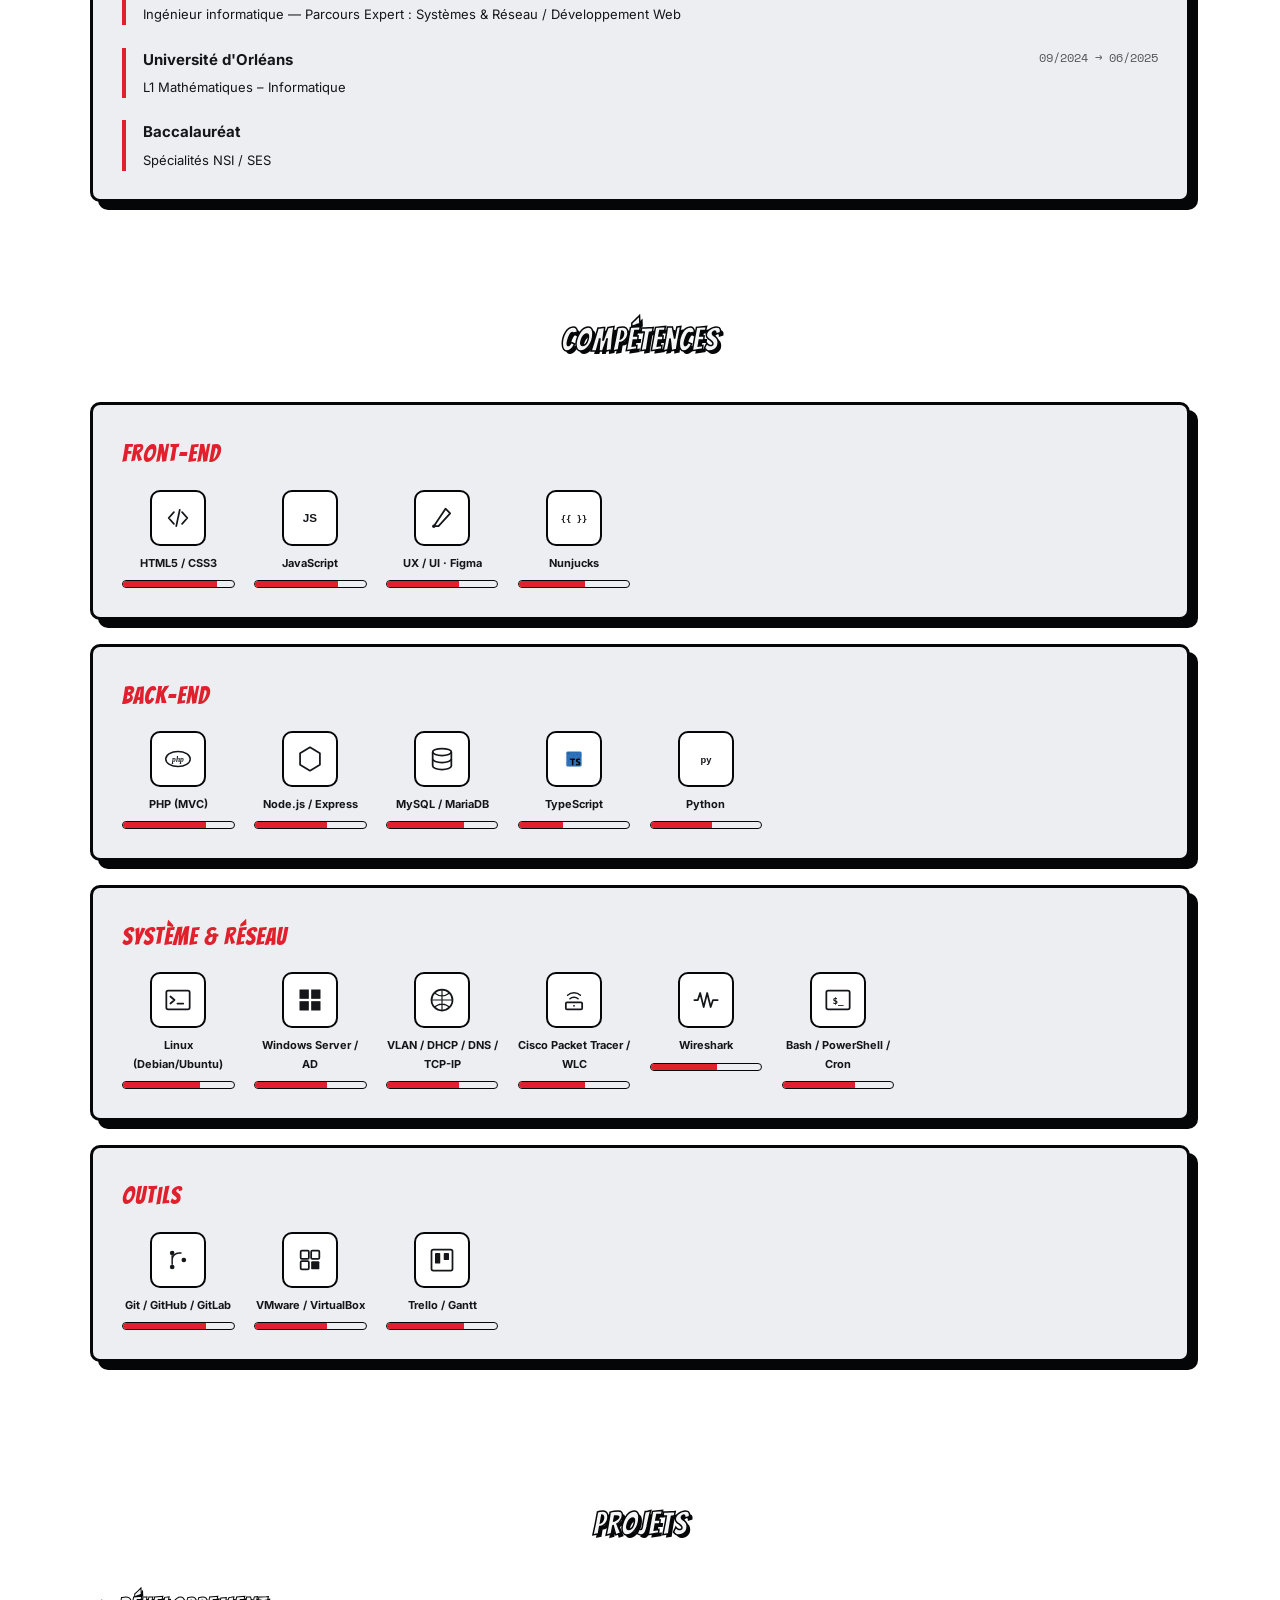
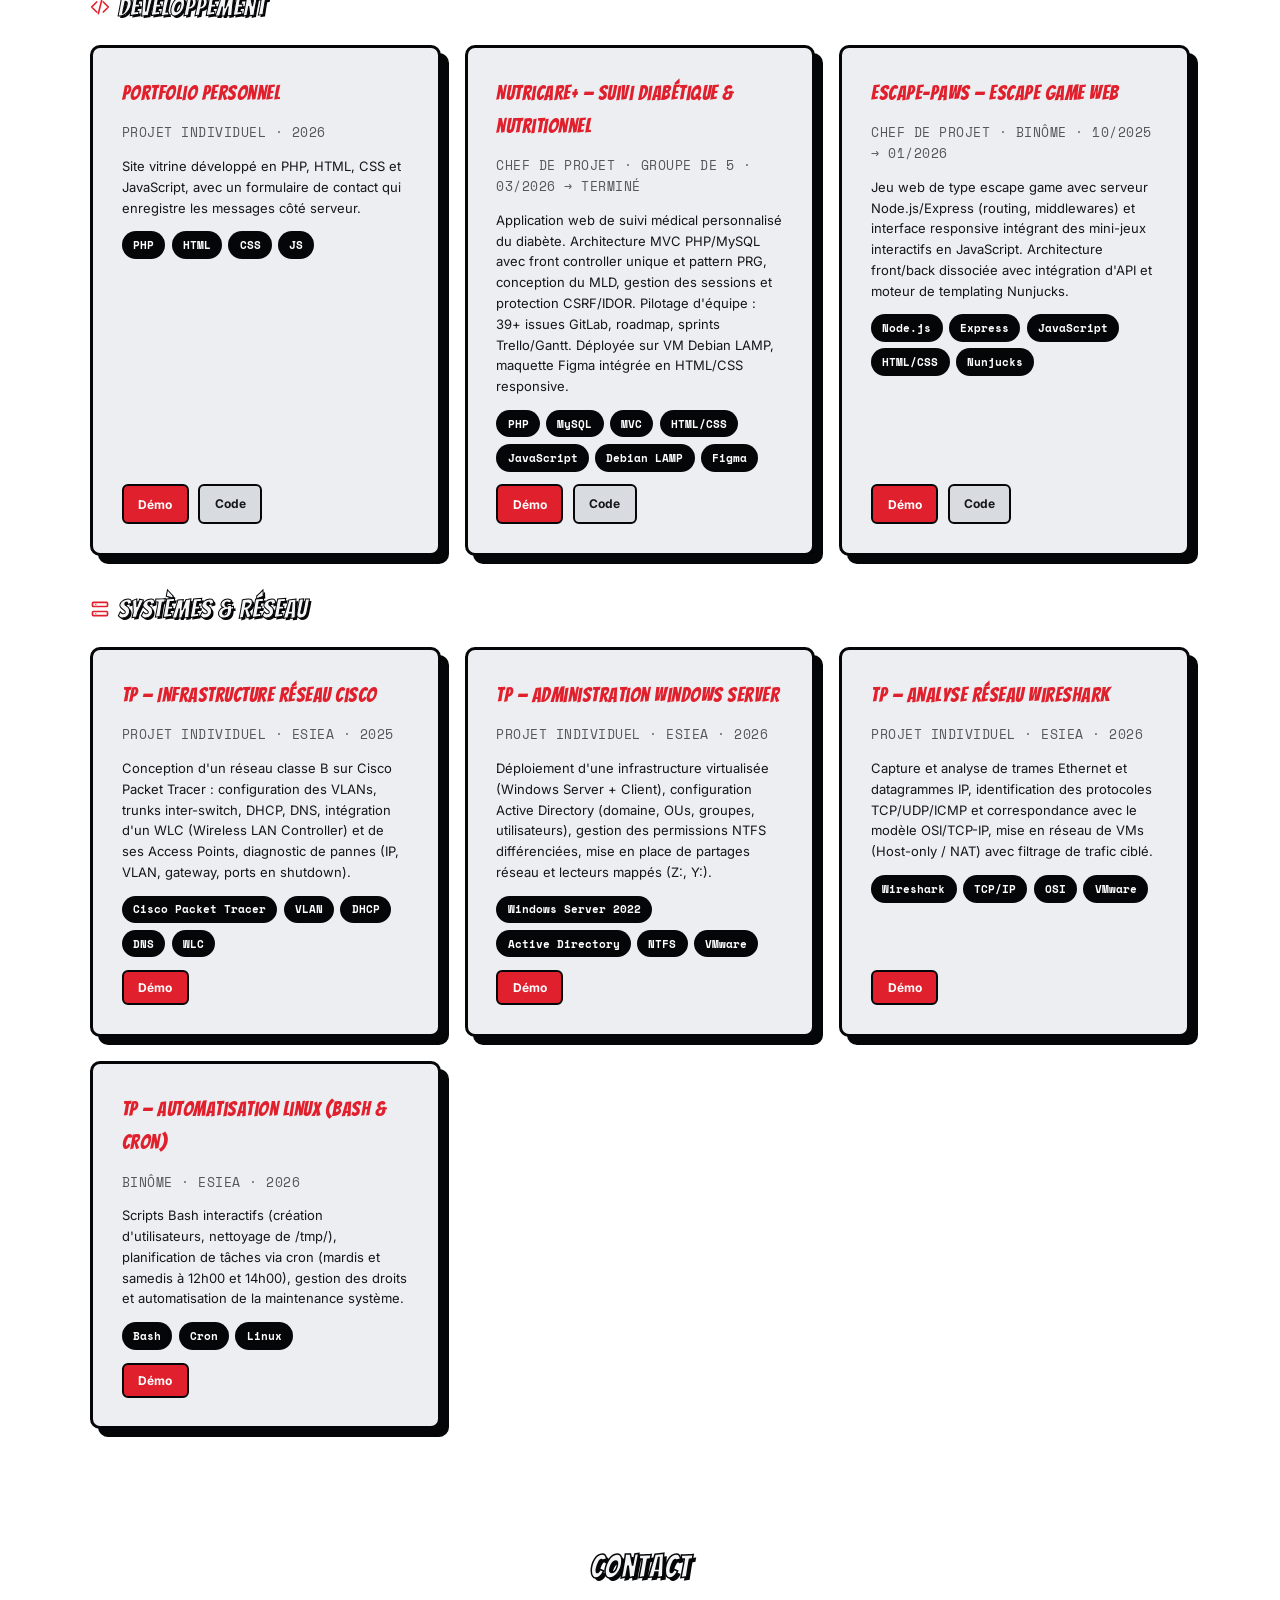
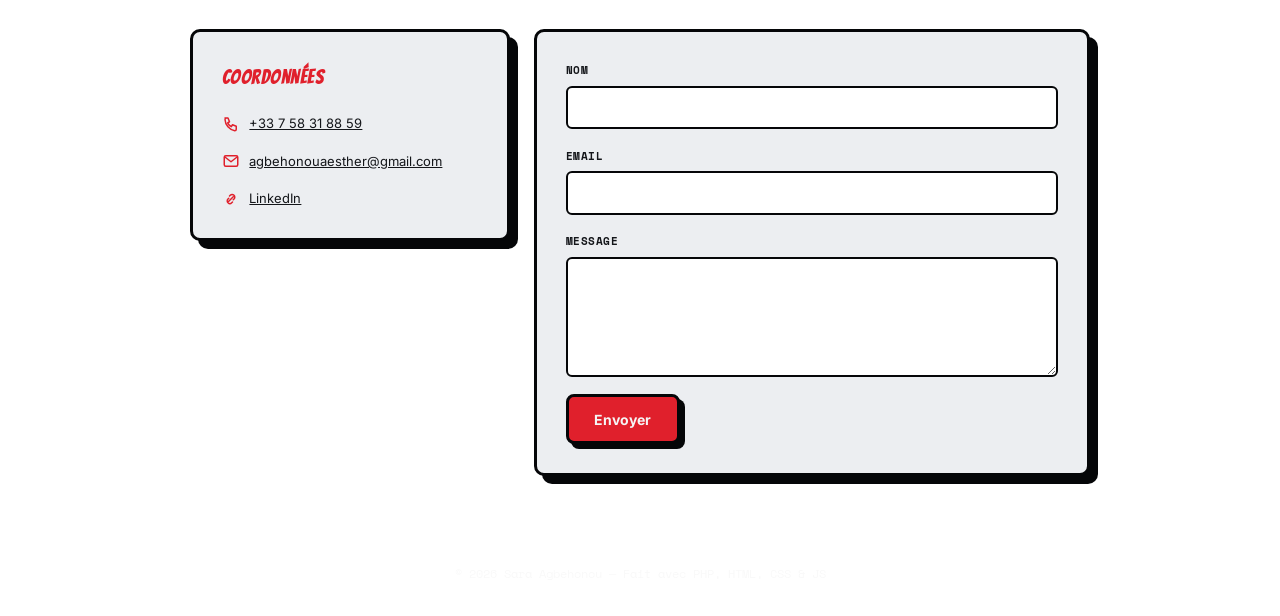
==== commit 621d6060: "Test modification" ====
--- a/docs/index.html
+++ b/docs/index.html
@@ -128,10 +128,10 @@
         </div>
         <div class="container">
             <p class="hero-eyebrow">Sara Agbehonou · Ingénieure informatique</p>
-            <h1 class="hero-title">PORTFOLIO</h1>
+            <h1 class="hero-title">PORTEFOLIO</h1>
             <span class="hero-year">2026</span>
-            <p class="hero-subtitle">Développement Web &amp; Systèmes/Réseau — parcours Expert à l'ESIEA</p>
-            <p class="hero-subtitle hero-subtitle--small">À la recherche d'une alternance de 12 mois</p>
+            <p class="hero-subtitle">Bachelor Développement Web Full-Stack à l'ETNA</p>
+            <p class="hero-subtitle hero-subtitle--small">À la recherche d'une alternance de 12 mois à 24 mois pour mon BAC+2</p>
             <!-- Boutons d'action principaux : ancres vers d'autres sections de la même page -->
             <div class="hero-actions">
                 <a href="#projets" class="btn btn-primary">Voir mes projets</a>
@@ -139,13 +139,13 @@
             </div>
             <!-- Téléchargement direct des CV en PDF (attribut "download" = pas d'ouverture dans un nouvel onglet) -->
             <div class="hero-actions hero-actions--cv">
-                <a href="assets/cv/CV_Sara_Agbehonou_DevWeb.pdf" class="btn btn-cv" download>
+                <a href="assets/cv/CV_Sara_Agbehonou_Portfolio.pdf" class="btn btn-cv" download>
                     <svg class="btn-icon" viewBox="0 0 24 24" width="16" height="16" aria-hidden="true"><path d="M12 3v12m0 0l-5-5m5 5l5-5M4 20h16" fill="none" stroke="currentColor" stroke-width="2" stroke-linecap="round" stroke-linejoin="round"/></svg>
-                    CV Développement Web
+                    CV Développement Web full-stack
                 </a>
-                <a href="assets/cv/CV_Sara_Agbehonou_SysReseau.pdf" class="btn btn-cv" download>
+                <a href="assets/cv/Lettre_Motivation_Portfolio.pdf" class="btn btn-cv" download>
                     <svg class="btn-icon" viewBox="0 0 24 24" width="16" height="16" aria-hidden="true"><path d="M12 3v12m0 0l-5-5m5 5l5-5M4 20h16" fill="none" stroke="currentColor" stroke-width="2" stroke-linecap="round" stroke-linejoin="round"/></svg>
-                    CV Système &amp; Réseau
+                    Lettre de motivation
                 </a>
             </div>
         </div>
@@ -159,7 +159,7 @@
                 <div class="about-text">
                     <p class="about-greeting">Salut, moi c'est Sara !</p>
                     <p>
-                        Je suis étudiante ingénieure à l'ETNA, en <strong> développement web full-stack</strong>
+                        Je suis étudiante à l'ETNA, en <strong> développement web full-stack</strong>
                         J'aime autant configurer une infrastructure réseau ou un serveur que construire
                         une application web de bout en bout.
                     </p>
